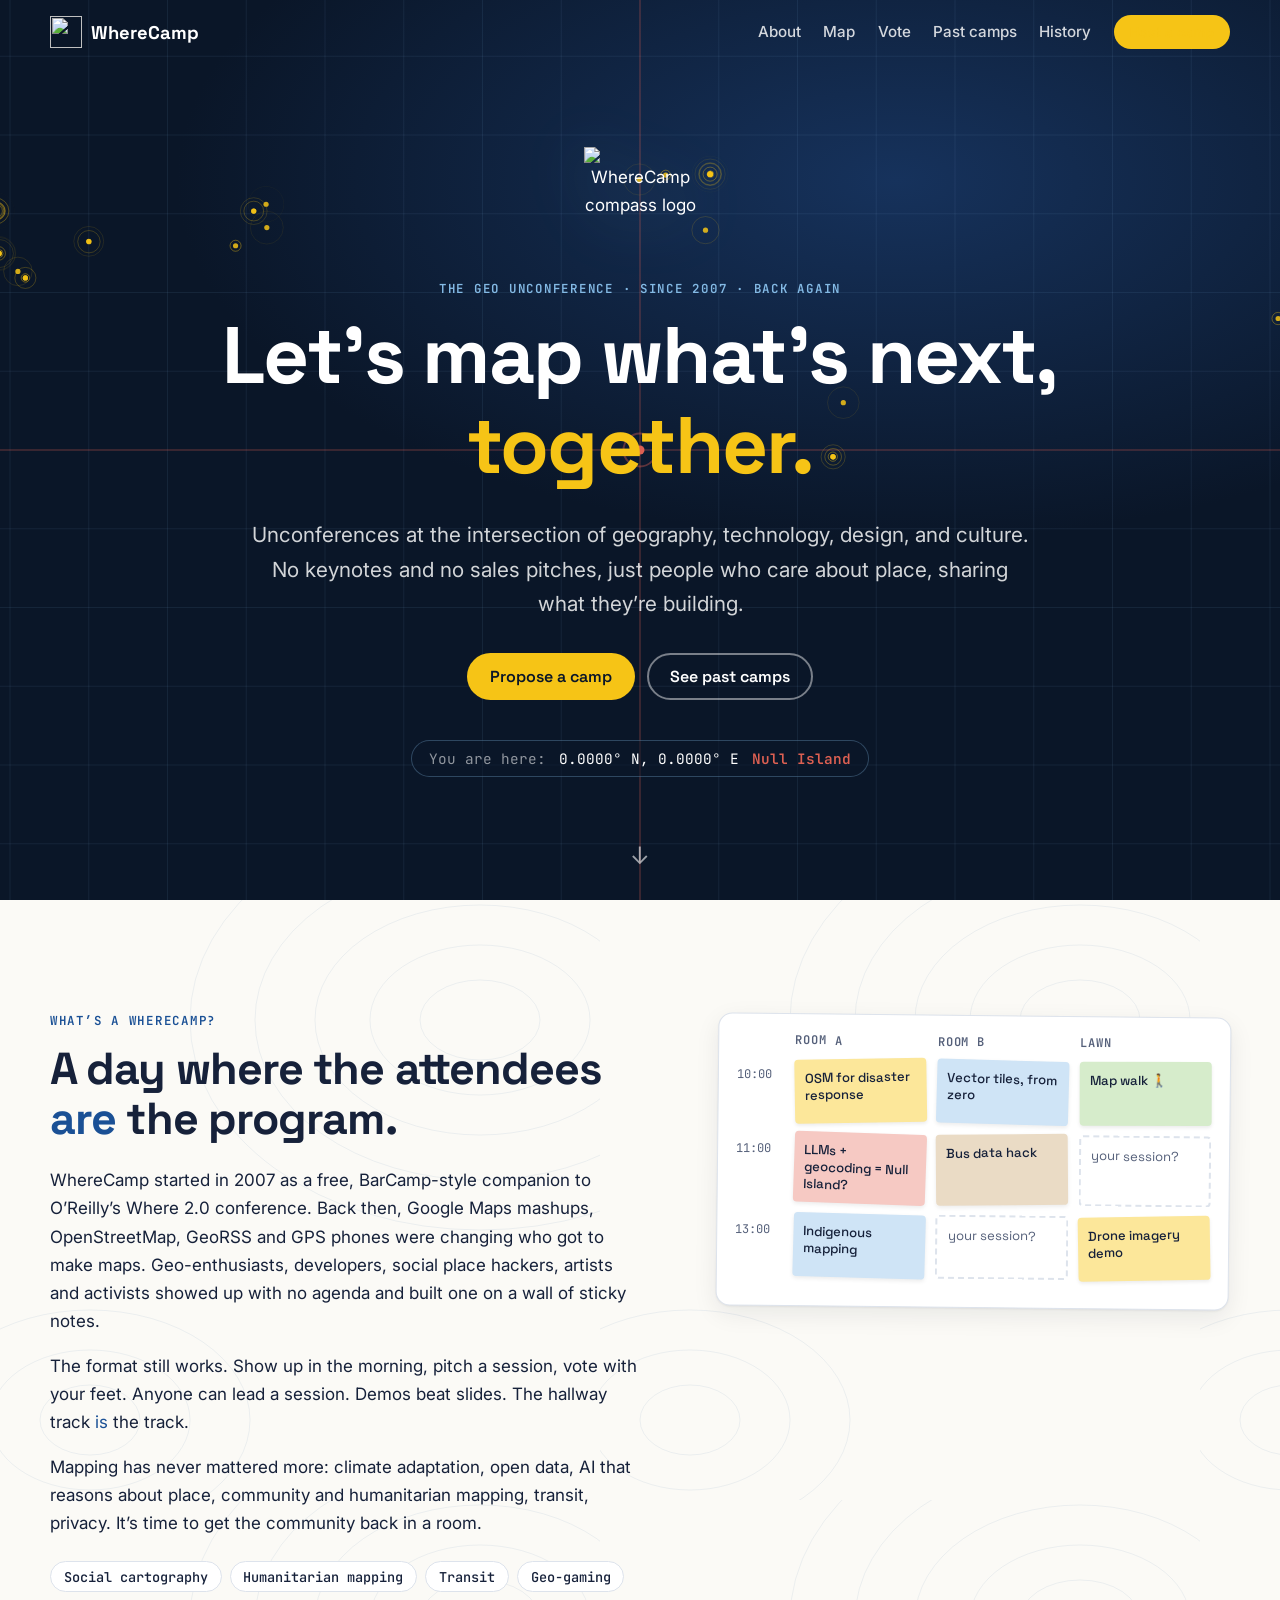
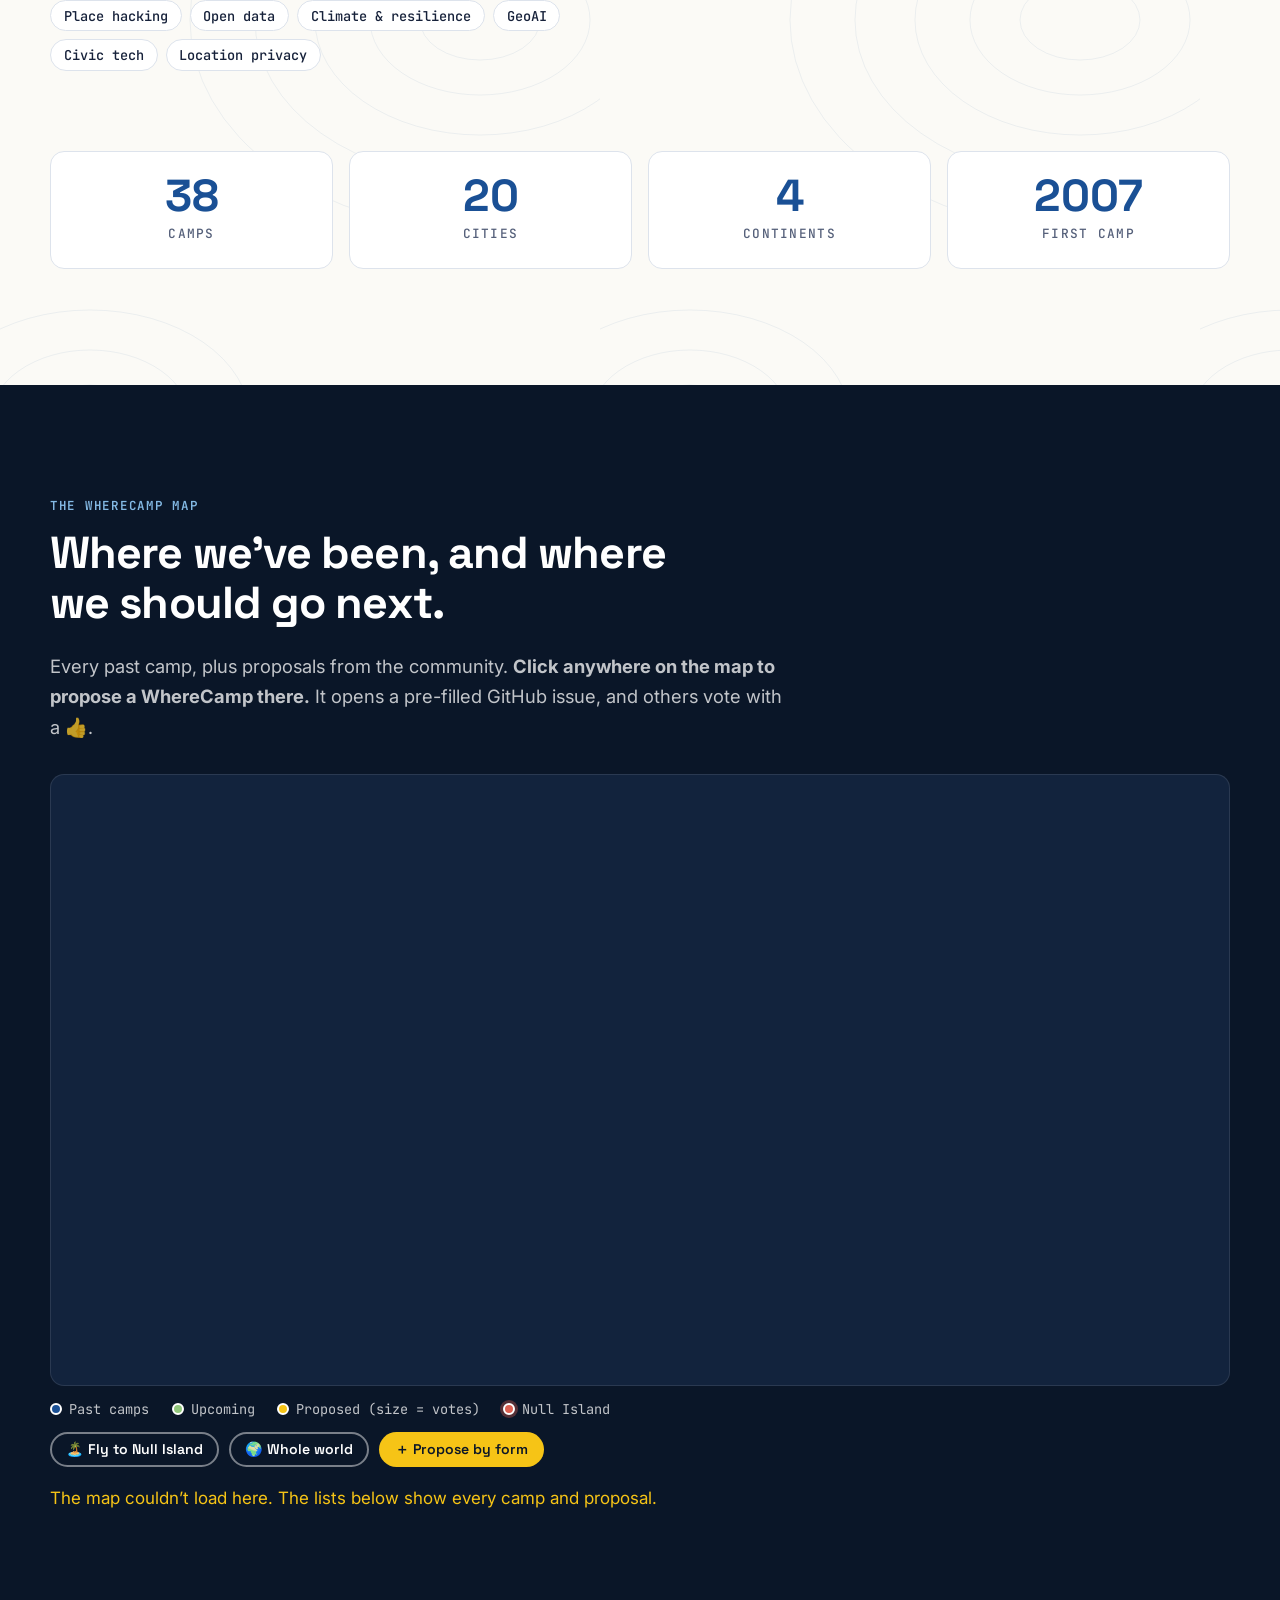
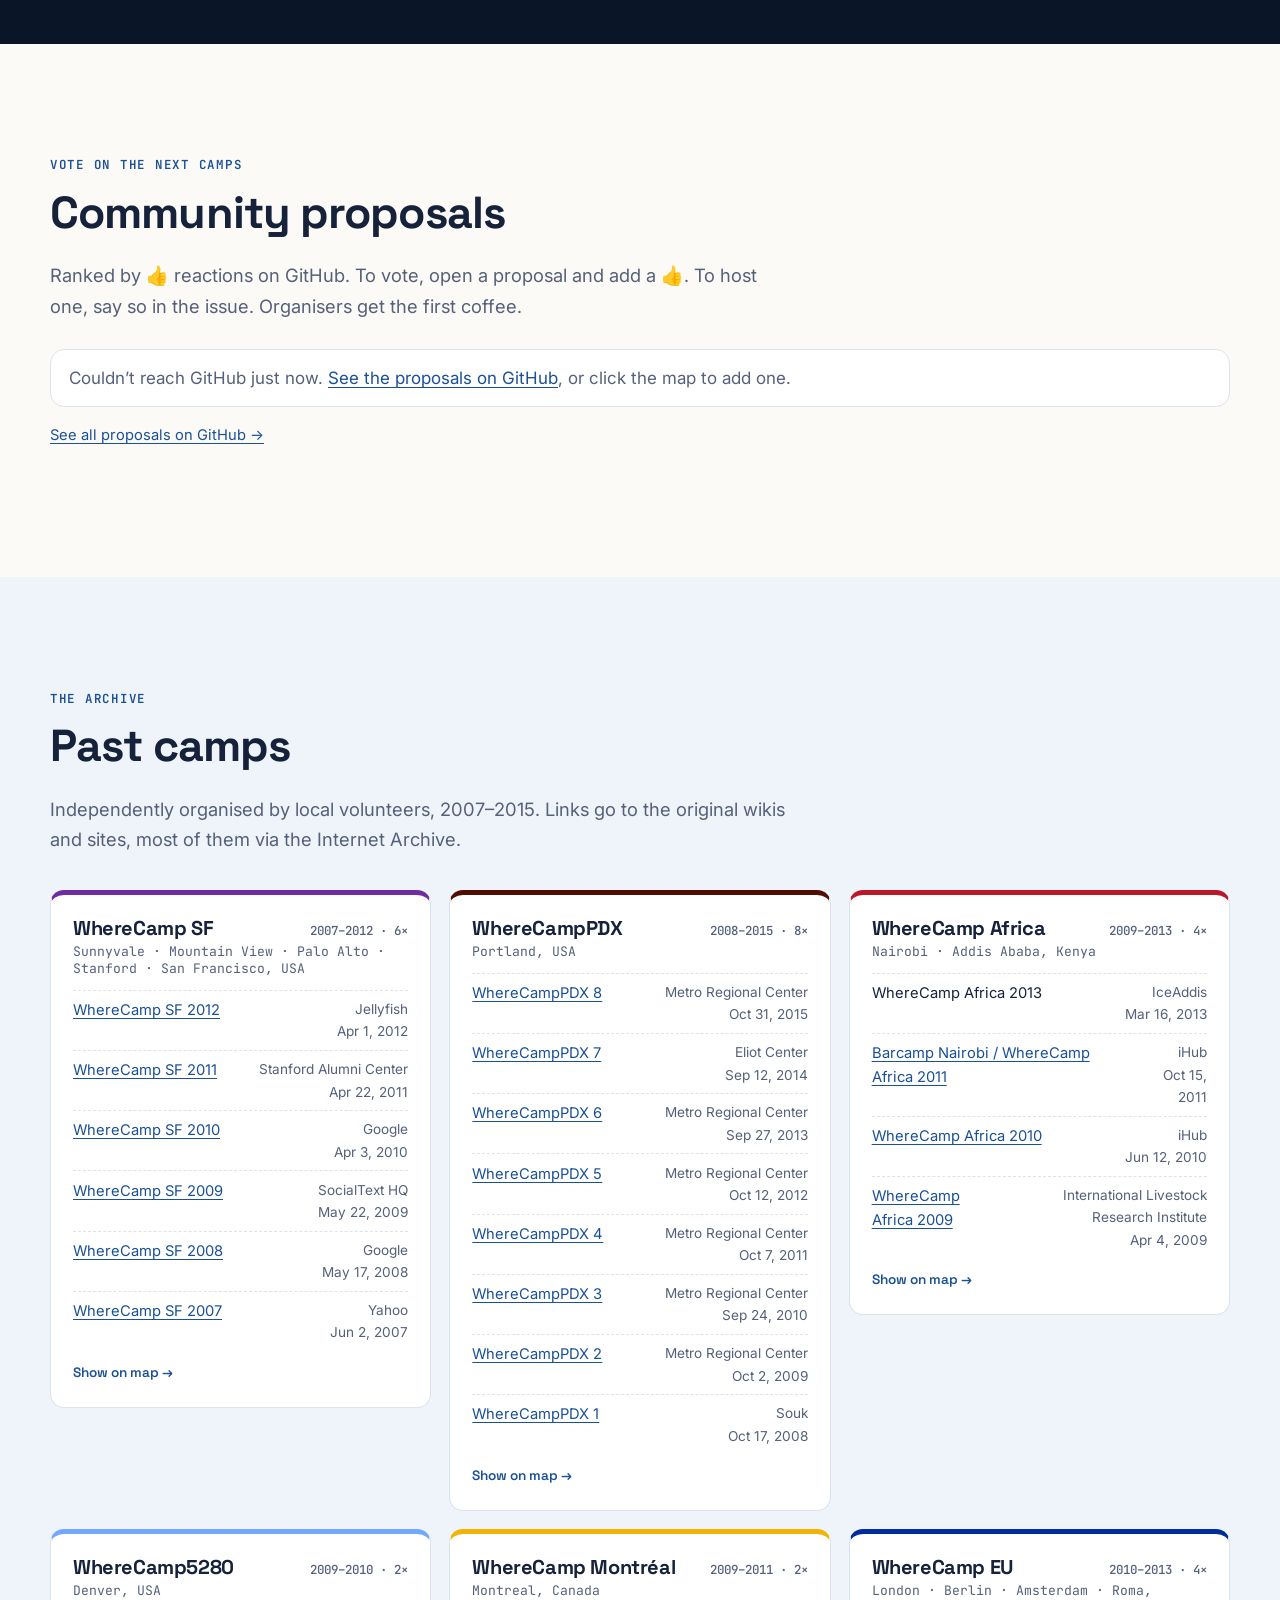
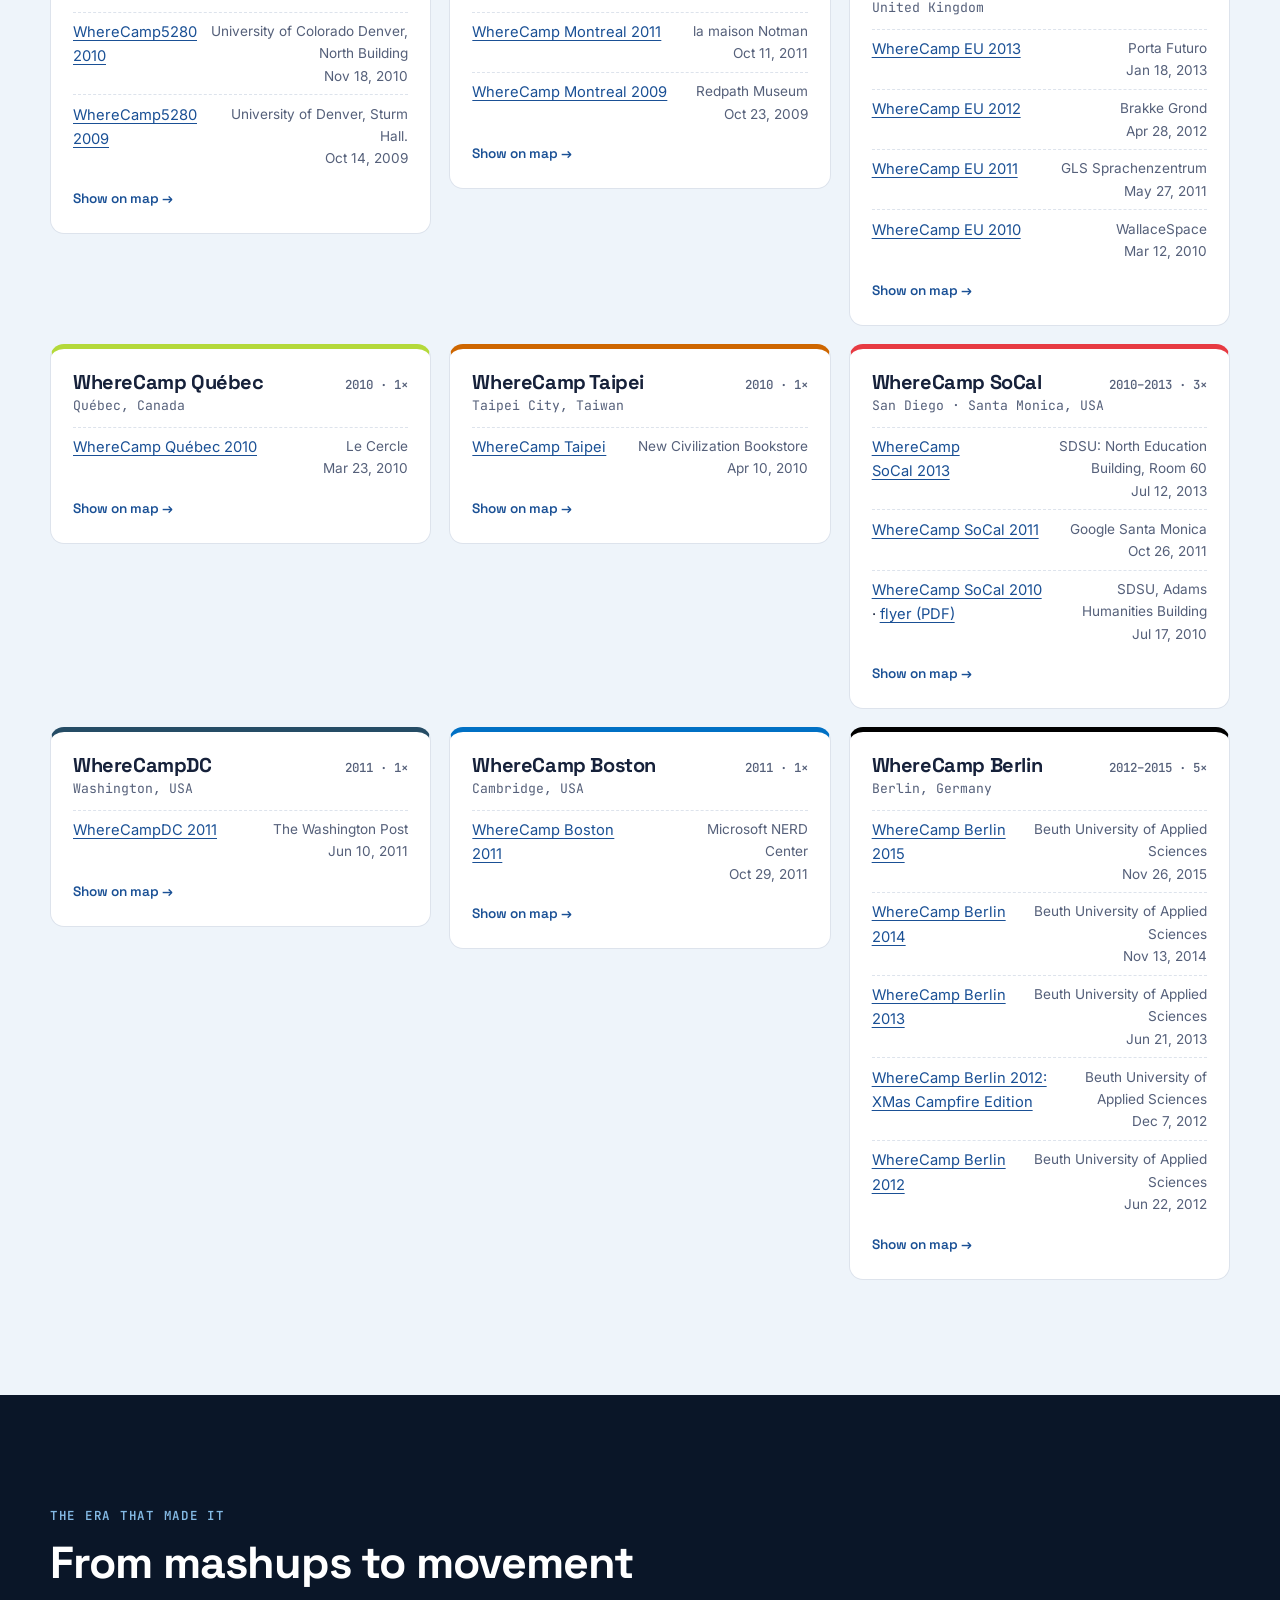
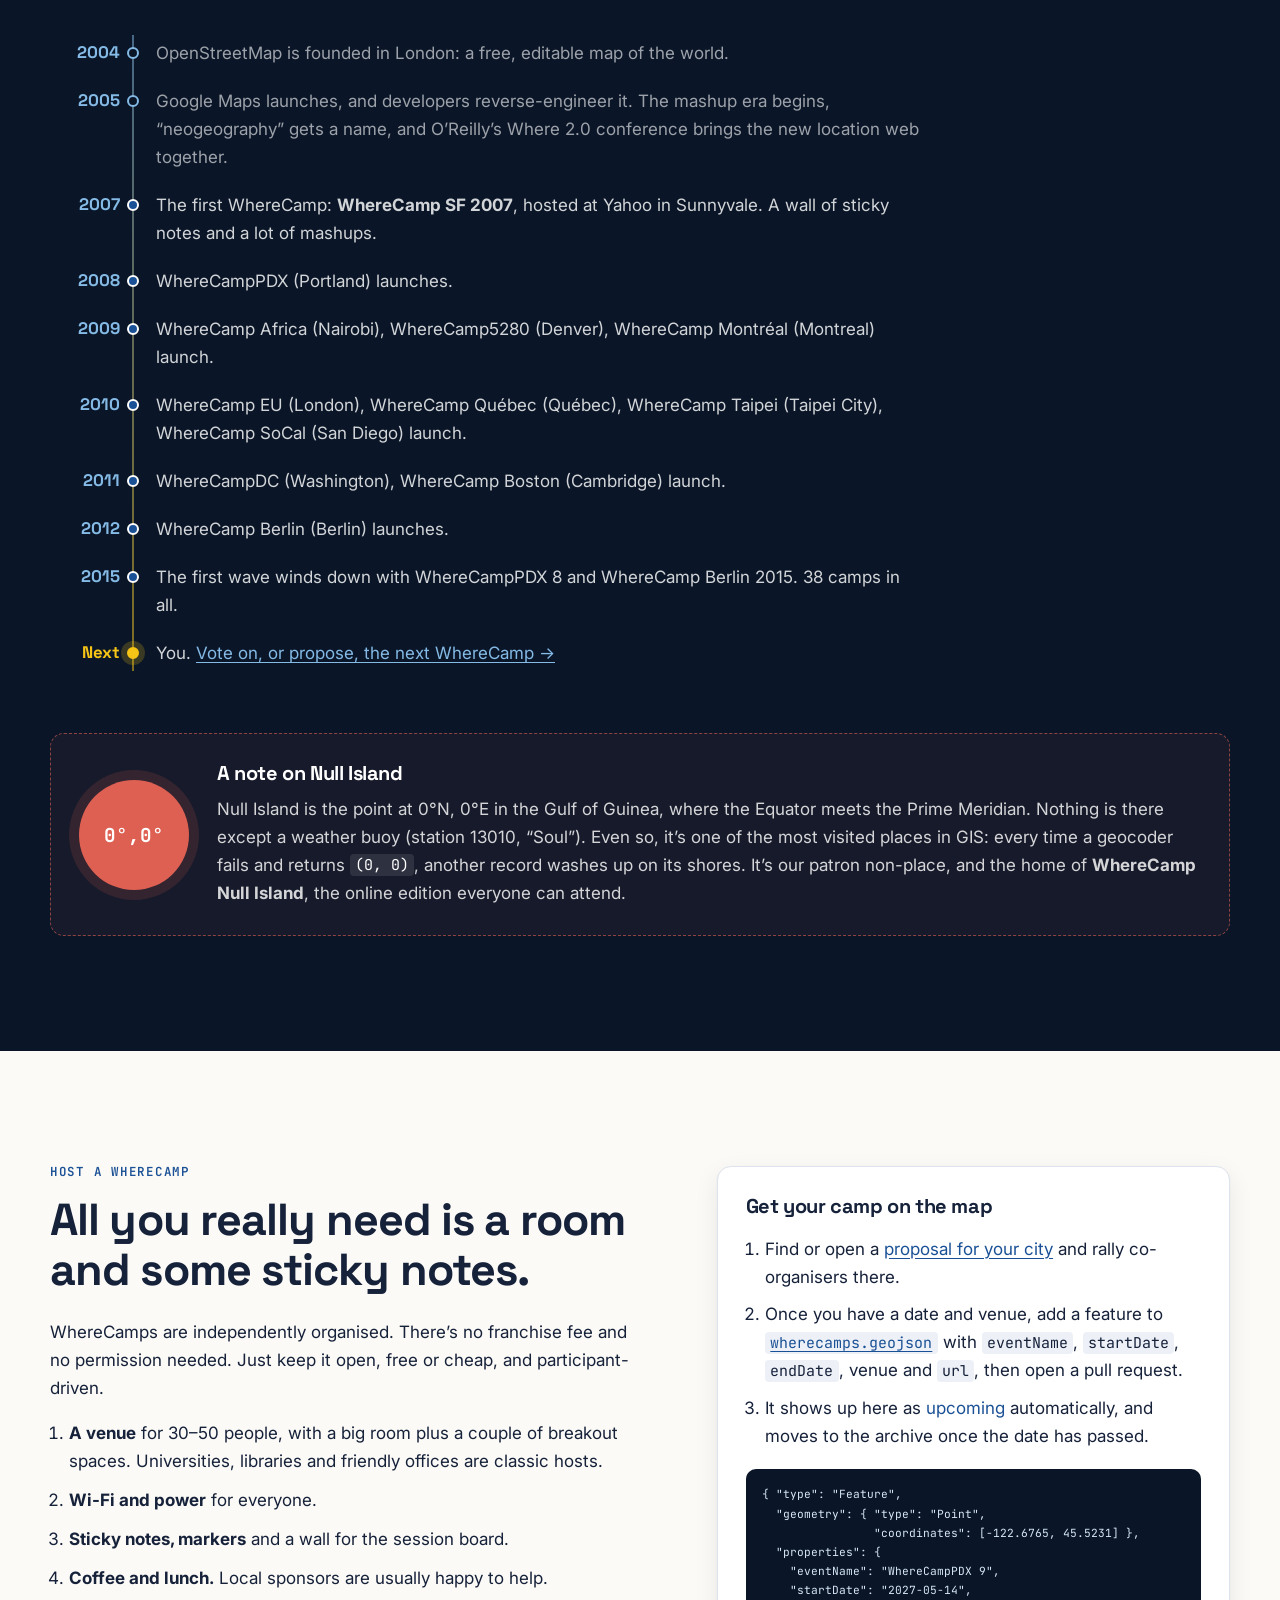
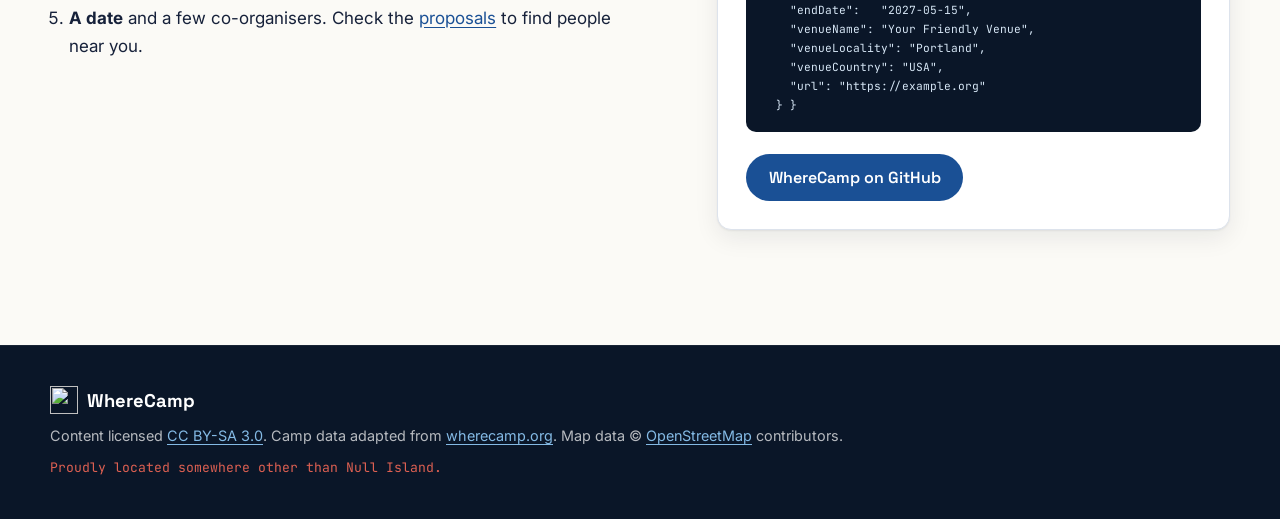
==== index.html @ 972251c6 "Add WhereCamp revival website for GitHub Pages Co-Authored-By: Claude Opus 5.5 <noreply@anthropic.co" ====
<!doctype html>
<html lang="en">
<head>
  <meta charset="utf-8">
  <meta name="viewport" content="width=device-width, initial-scale=1">
  <title>WhereCamp</title>
  <meta name="description" content="WhereCamp: unconferences at the intersection of geography, technology, design, and culture. Since 2007, and back again. Propose and vote on the next camp.">
  <meta name="theme-color" content="#0A1628">
  <meta property="og:title" content="WhereCamp: the geo unconference is back">
  <meta property="og:description" content="38 camps, 20 cities, 4 continents since 2007. Help choose where we map next.">
  <meta property="og:type" content="website">
  <link rel="icon" type="image/svg+xml" href="wherecamplogo.svg">
  <link rel="preconnect" href="https://fonts.googleapis.com">
  <link rel="preconnect" href="https://fonts.gstatic.com" crossorigin>
  <link href="https://fonts.googleapis.com/css2?family=Inter:wght@400;500;600&family=JetBrains+Mono:wght@400;600&family=Space+Grotesk:wght@500;600;700&display=swap" rel="stylesheet">
  <link rel="stylesheet" href="https://unpkg.com/maplibre-gl@4.7.1/dist/maplibre-gl.css">
  <link rel="stylesheet" href="styles.css">
</head>
<body>
  <a class="skip" href="#main">Skip to content</a>

  <header class="nav" id="top-nav">
    <div class="nav__inner">
      <a class="brand" href="#top" aria-label="WhereCamp home">
        <img src="wherecamplogo.svg" alt="" width="32" height="32">
        <span>WhereCamp</span>
      </a>
      <button class="nav__toggle" aria-expanded="false" aria-controls="nav-links">
        <span class="visually-hidden">Menu</span><span aria-hidden="true">☰</span>
      </button>
      <nav id="nav-links" class="nav__links" aria-label="Sections">
        <a href="#about">About</a>
        <a href="#map">Map</a>
        <a href="#proposals">Vote</a>
        <a href="#camps">Past camps</a>
        <a href="#era">History</a>
        <a class="btn btn--small btn--yellow" href="#host">Host a camp</a>
      </nav>
    </div>
  </header>

  <main id="main">
    <!-- HERO -->
    <section class="hero" id="top">
      <canvas class="hero__grid" aria-hidden="true"></canvas>
      <div class="hero__content">
        <img class="hero__logo" src="wherecamplogo.svg" alt="WhereCamp compass logo" width="112" height="112">
        <p class="eyebrow">The geo unconference · since 2007 · back again</p>
        <h1>Let’s map what’s next, <em>together.</em></h1>
        <p class="hero__lede">Unconferences at the intersection of geography, technology, design, and culture. No keynotes and no sales pitches, just people who care about place, sharing what they’re building.</p>
        <div class="hero__ctas">
          <a class="btn btn--yellow" href="#map">Propose a camp</a>
          <a class="btn btn--ghost" href="#camps">See past camps</a>
        </div>
        <p class="coords" aria-live="off">
          <span class="coords__label">You are here:</span>
          <output id="hero-coords">0.0000° N, 0.0000° E</output>
          <span id="hero-place" class="coords__place">Null Island</span>
        </p>
      </div>
      <a class="hero__scroll" href="#about" aria-label="Scroll to About">↓</a>
    </section>

    <!-- ABOUT -->
    <section class="section section--light topo" id="about">
      <div class="wrap two-col">
        <div>
          <p class="eyebrow eyebrow--dark">What’s a WhereCamp?</p>
          <h2>A day where the attendees <em>are</em> the program.</h2>
          <p>WhereCamp started in 2007 as a free, BarCamp-style companion to O’Reilly’s Where 2.0 conference. Back then, Google Maps mashups, OpenStreetMap, GeoRSS and GPS phones were changing who got to make maps. Geo-enthusiasts, developers, social place hackers, artists and activists showed up with no agenda and built one on a wall of sticky notes.</p>
          <p>The format still works. Show up in the morning, pitch a session, vote with your feet. Anyone can lead a session. Demos beat slides. The hallway track <em>is</em> the track.</p>
          <p>Mapping has never mattered more: climate adaptation, open data, AI that reasons about place, community and humanitarian mapping, transit, privacy. It’s time to get the community back in a room.</p>
          <ul class="topics" aria-label="Typical topics">
            <li>Social cartography</li><li>Humanitarian mapping</li><li>Transit</li><li>Geo-gaming</li>
            <li>Place hacking</li><li>Open data</li><li>Climate &amp; resilience</li><li>GeoAI</li>
            <li>Civic tech</li><li>Location privacy</li>
          </ul>
        </div>
        <div class="board" aria-label="Example session board">
          <div class="board__head"><span>Room A</span><span>Room B</span><span>Lawn</span></div>
          <div class="board__row"><span class="t">10:00</span>
            <div class="note n1">OSM for disaster response</div><div class="note n2">Vector tiles, from zero</div><div class="note n3">Map walk 🚶</div></div>
          <div class="board__row"><span class="t">11:00</span>
            <div class="note n4">LLMs + geocoding = Null Island?</div><div class="note n5">Bus data hack</div><div class="note empty">your session?</div></div>
          <div class="board__row"><span class="t">13:00</span>
            <div class="note n2">Indigenous mapping</div><div class="note empty">your session?</div><div class="note n1">Drone imagery demo</div></div>
        </div>
      </div>
      <div class="wrap stats" id="stats" aria-label="WhereCamp by the numbers">
        <div><strong data-stat="camps">38</strong><span>camps</span></div>
        <div><strong data-stat="cities">20</strong><span>cities</span></div>
        <div><strong data-stat="continents">4</strong><span>continents</span></div>
        <div><strong data-stat="since">2007</strong><span>first camp</span></div>
      </div>
    </section>

    <!-- MAP -->
    <section class="section section--dark" id="map">
      <div class="wrap">
        <p class="eyebrow">The WhereCamp map</p>
        <h2>Where we’ve been, and where we should go next.</h2>
        <p class="lede">Every past camp, plus proposals from the community. <strong>Click anywhere on the map to propose a WhereCamp there.</strong> It opens a pre-filled GitHub issue, and others vote with a 👍.</p>
      </div>
      <div class="map-shell wrap">
        <div id="map-canvas" role="region" aria-label="Interactive map of WhereCamp locations"></div>
        <div class="map-legend" aria-label="Map legend">
          <span><i class="dot dot--past"></i>Past camps</span>
          <span><i class="dot dot--upcoming"></i>Upcoming</span>
          <span><i class="dot dot--proposed"></i>Proposed (size = votes)</span>
          <span><i class="dot dot--null"></i>Null Island</span>
        </div>
        <div class="map-actions">
          <button class="btn btn--small btn--ghost" id="fly-null" type="button">🏝️ Fly to Null Island</button>
          <button class="btn btn--small btn--ghost" id="fly-world" type="button">🌍 Whole world</button>
          <a class="btn btn--small btn--yellow" id="propose-link" href="https://github.com/wherecamp/wherecamp/issues/new?template=propose-location.yml" target="_blank" rel="noopener">＋ Propose by form</a>
        </div>
        <p class="map-fallback" id="map-fallback" hidden>The map couldn’t load here. The lists below show every camp and proposal.</p>
      </div>
    </section>

    <!-- PROPOSALS -->
    <section class="section section--light" id="proposals">
      <div class="wrap">
        <p class="eyebrow eyebrow--dark">Vote on the next camps</p>
        <h2>Community proposals</h2>
        <p class="lede">Ranked by 👍 reactions on GitHub. To vote, open a proposal and add a 👍. To host one, say so in the issue. Organisers get the first coffee.</p>
        <div id="upcoming-block" hidden>
          <h3>Upcoming camps</h3>
          <ul class="cards" id="upcoming-list"></ul>
        </div>
        <ol class="leaderboard" id="proposal-list" aria-live="polite">
          <li class="leaderboard__empty">Loading proposals…</li>
        </ol>
        <p class="small"><a href="https://github.com/wherecamp/wherecamp/issues?q=is%3Aissue+is%3Aopen+label%3Aproposed-location+sort%3Areactions-%2B1-desc" target="_blank" rel="noopener">See all proposals on GitHub →</a></p>
      </div>
    </section>

    <!-- PAST CAMPS -->
    <section class="section section--tint" id="camps">
      <div class="wrap">
        <p class="eyebrow eyebrow--dark">The archive</p>
        <h2>Past camps</h2>
        <p class="lede">Independently organised by local volunteers, 2007–2015. Links go to the original wikis and sites, most of them via the Internet Archive.</p>
        <div class="series-grid" id="series-grid">
          <noscript><p>Turn on JavaScript to see the camp archive, or browse <a href="wherecamps.geojson">wherecamps.geojson</a> directly.</p></noscript>
        </div>
      </div>
    </section>

    <!-- ERA / TIMELINE -->
    <section class="section section--dark" id="era">
      <div class="wrap">
        <p class="eyebrow">The era that made it</p>
        <h2>From mashups to movement</h2>
        <ol class="timeline" id="timeline">
          <li class="ctx"><b>2004</b><span>OpenStreetMap is founded in London: a free, editable map of the world.</span></li>
          <li class="ctx"><b>2005</b><span>Google Maps launches, and developers reverse-engineer it. The mashup era begins, “neogeography” gets a name, and O’Reilly’s Where 2.0 conference brings the new location web together.</span></li>
        </ol>
        <aside class="null-callout">
          <div class="null-callout__badge" aria-hidden="true">0°,0°</div>
          <div>
            <h3>A note on Null Island</h3>
            <p>Null Island is the point at 0°N, 0°E in the Gulf of Guinea, where the Equator meets the Prime Meridian. Nothing is there except a weather buoy (station 13010, “Soul”). Even so, it’s one of the most visited places in GIS: every time a geocoder fails and returns <code>(0, 0)</code>, another record washes up on its shores. It’s our patron non-place, and the home of <strong>WhereCamp Null Island</strong>, the online edition everyone can attend.</p>
          </div>
        </aside>
      </div>
    </section>

    <!-- HOST -->
    <section class="section section--light" id="host">
      <div class="wrap two-col">
        <div>
          <p class="eyebrow eyebrow--dark">Host a WhereCamp</p>
          <h2>All you really need is a room and some sticky notes.</h2>
          <p>WhereCamps are independently organised. There’s no franchise fee and no permission needed. Just keep it open, free or cheap, and participant-driven.</p>
          <ol class="checklist">
            <li><b>A venue</b> for 30–50 people, with a big room plus a couple of breakout spaces. Universities, libraries and friendly offices are classic hosts.</li>
            <li><b>Wi-Fi and power</b> for everyone.</li>
            <li><b>Sticky notes, markers</b> and a wall for the session board.</li>
            <li><b>Coffee and lunch.</b> Local sponsors are usually happy to help.</li>
            <li><b>A date</b> and a few co-organisers. Check the <a href="#proposals">proposals</a> to find people near you.</li>
          </ol>
        </div>
        <div class="steps">
          <h3>Get your camp on the map</h3>
          <ol>
            <li>Find or open a <a href="https://github.com/wherecamp/wherecamp/issues/new?template=propose-location.yml" target="_blank" rel="noopener">proposal for your city</a> and rally co-organisers there.</li>
            <li>Once you have a date and venue, add a feature to <a href="https://github.com/wherecamp/wherecamp/blob/master/wherecamps.geojson" target="_blank" rel="noopener"><code>wherecamps.geojson</code></a> with <code>eventName</code>, <code>startDate</code>, <code>endDate</code>, venue and <code>url</code>, then open a pull request.</li>
            <li>It shows up here as <em>upcoming</em> automatically, and moves to the archive once the date has passed.</li>
          </ol>
          <pre class="snippet" aria-label="Example GeoJSON feature"><code>{ "type": "Feature",
  "geometry": { "type": "Point",
                "coordinates": [-122.6765, 45.5231] },
  "properties": {
    "eventName": "WhereCampPDX 9",
    "startDate": "2027-05-14",
    "endDate":   "2027-05-15",
    "venueName": "Your Friendly Venue",
    "venueLocality": "Portland",
    "venueCountry": "USA",
    "url": "https://example.org"
  } }</code></pre>
          <a class="btn" href="https://github.com/wherecamp/wherecamp" target="_blank" rel="noopener">WhereCamp on GitHub</a>
        </div>
      </div>
    </section>
  </main>

  <footer class="footer">
    <div class="wrap footer__inner">
      <div class="brand"><img src="wherecamplogo.svg" alt="" width="28" height="28"><span>WhereCamp</span></div>
      <p>Content licensed <a href="https://creativecommons.org/licenses/by-sa/3.0/" rel="license noopener" target="_blank">CC BY-SA 3.0</a>. Camp data adapted from <a href="https://github.com/reidab/wherecamp.org" target="_blank" rel="noopener">wherecamp.org</a>. Map data © <a href="https://www.openstreetmap.org/copyright" target="_blank" rel="noopener">OpenStreetMap</a> contributors.</p>
      <p class="footer__joke">Proudly located somewhere other than Null Island.</p>
    </div>
  </footer>

  <script src="https://unpkg.com/maplibre-gl@4.7.1/dist/maplibre-gl.js"></script>
  <script src="script.js"></script>
</body>
</html>
---- styles.css ----
/* WhereCamp: design tokens drawn from the logo palette */
:root {
  --navy: #1A5095;
  --sky: #84BAE5;
  --yellow: #F6C416;
  --coral: #DD6052;
  --green: #91C77C;
  --tan: #A17F4F;
  --deep: #0A1628;
  --deep-2: #12233D;
  --ink: #16213A;
  --muted: #55607A;
  --paper: #FBFAF6;
  --tint: #EEF4FA;
  --line: #DDE3EC;

  --font-head: "Space Grotesk", system-ui, sans-serif;
  --font-body: "Inter", system-ui, sans-serif;
  --font-mono: "JetBrains Mono", ui-monospace, "SFMono-Regular", Menlo, monospace;

  --radius: 14px;
  --nav-h: 64px;
  --wrap: 1180px;
  --shadow: 0 1px 2px rgb(10 22 40 / .06), 0 8px 24px rgb(10 22 40 / .08);
}

*, *::before, *::after { box-sizing: border-box; }
html { scroll-behavior: smooth; scroll-padding-top: var(--nav-h); }
body {
  margin: 0;
  font: 400 1.0625rem/1.65 var(--font-body);
  color: var(--ink);
  background: var(--paper);
  -webkit-font-smoothing: antialiased;
}
img { max-width: 100%; display: block; }
a { color: var(--navy); text-underline-offset: 3px; }
a:hover { color: var(--coral); }
code { font-family: var(--font-mono); font-size: .88em; background: rgb(26 80 149 / .08); padding: .1em .35em; border-radius: 4px; }
h1, h2, h3 { font-family: var(--font-head); line-height: 1.12; letter-spacing: -.02em; margin: 0 0 .5em; }
h2 { font-size: clamp(1.9rem, 3.6vw, 2.8rem); max-width: 22ch; }
h3 { font-size: 1.25rem; }
em { font-style: normal; color: var(--navy); }
:focus-visible { outline: 3px solid var(--yellow); outline-offset: 2px; border-radius: 4px; }

.wrap { width: min(var(--wrap), 100% - 32px); margin-inline: auto; }
.visually-hidden { position: absolute !important; width: 1px; height: 1px; overflow: hidden; clip: rect(0 0 0 0); white-space: nowrap; }
.skip { position: absolute; left: -999px; top: 8px; z-index: 100; background: var(--yellow); color: var(--deep); padding: 8px 14px; border-radius: 8px; }
.skip:focus { left: 8px; }
.small { font-size: .92rem; }
.lede { font-size: 1.15rem; color: var(--muted); max-width: 62ch; }

.eyebrow {
  font: 600 .78rem/1 var(--font-mono);
  text-transform: uppercase; letter-spacing: .14em;
  color: var(--sky); margin: 0 0 1rem;
}
.eyebrow--dark { color: var(--navy); }

/* Buttons */
.btn {
  display: inline-flex; align-items: center; gap: .4em;
  font: 600 1rem/1 var(--font-head);
  padding: .85em 1.3em; border-radius: 999px;
  background: var(--navy); color: #fff; text-decoration: none;
  border: 2px solid transparent; cursor: pointer;
  transition: transform .15s ease, background .15s ease, color .15s ease;
}
.btn:hover { transform: translateY(-1px); color: #fff; background: #154379; }
.btn--yellow { background: var(--yellow); color: var(--deep); }
.btn--yellow:hover { background: #ffd43a; color: var(--deep); }
.btn--ghost { background: transparent; color: #fff; border-color: rgb(255 255 255 / .45); }
.btn--ghost:hover { background: rgb(255 255 255 / .1); border-color: #fff; }
.btn--small { font-size: .88rem; padding: .6em 1em; }

/* Nav */
.nav {
  position: fixed; inset: 0 0 auto; z-index: 50; height: var(--nav-h);
  transition: background .25s ease, box-shadow .25s ease;
}
.nav.scrolled { background: rgb(10 22 40 / .92); backdrop-filter: blur(10px); box-shadow: 0 1px 0 rgb(255 255 255 / .06); }
.nav__inner { height: 100%; display: flex; align-items: center; justify-content: space-between; width: min(var(--wrap), 100% - 32px); margin-inline: auto; }
.brand { display: inline-flex; align-items: center; gap: .55rem; color: #fff; text-decoration: none; font: 700 1.15rem var(--font-head); }
.brand:hover { color: #fff; }
.nav__links { display: flex; align-items: center; gap: 1.4rem; }
.nav__links a:not(.btn) { color: rgb(255 255 255 / .82); text-decoration: none; font-weight: 500; font-size: .95rem; }
.nav__links a:not(.btn):hover, .nav__links a.active { color: var(--yellow); }
.nav__toggle { display: none; background: none; border: 0; color: #fff; font-size: 1.5rem; cursor: pointer; padding: 8px; }

@media (max-width: 820px) {
  .nav__toggle { display: block; }
  .nav__links {
    position: absolute; top: var(--nav-h); left: 0; right: 0;
    flex-direction: column; align-items: stretch; gap: 0;
    background: var(--deep); padding: 8px 16px 16px;
    display: none;
  }
  .nav__links.open { display: flex; }
  .nav__links a:not(.btn) { padding: 12px 4px; border-bottom: 1px solid rgb(255 255 255 / .08); }
  .nav__links .btn { margin-top: 12px; justify-content: center; }
  .nav { background: rgb(10 22 40 / .92); }
}

/* Hero */
.hero {
  position: relative; min-height: 100svh;
  display: grid; place-items: center;
  background: radial-gradient(1200px 600px at 70% 20%, #16325c 0%, var(--deep) 60%);
  color: #fff; overflow: hidden; text-align: center;
  padding: calc(var(--nav-h) + 40px) 16px 80px;
}
.hero__grid { position: absolute; inset: 0; width: 100%; height: 100%; }
.hero__content { position: relative; max-width: 860px; }
.hero__logo { margin: 0 auto 1.5rem; filter: drop-shadow(0 8px 30px rgb(132 186 229 / .35)); }
.hero h1 { font-size: clamp(2.5rem, 7vw, 5rem); margin-bottom: .35em; }
.hero h1 em { color: var(--yellow); }
.hero__lede { font-size: clamp(1.05rem, 2vw, 1.3rem); color: rgb(255 255 255 / .82); max-width: 60ch; margin: 0 auto 2rem; }
.hero__ctas { display: flex; flex-wrap: wrap; gap: .8rem; justify-content: center; }
.coords {
  margin: 2.5rem auto 0; display: inline-flex; flex-wrap: wrap; gap: .5rem .8rem; justify-content: center; align-items: center;
  font: 400 .9rem var(--font-mono); color: var(--sky);
  border: 1px solid rgb(132 186 229 / .3); border-radius: 999px; padding: .5rem 1.1rem;
  background: rgb(10 22 40 / .5);
}
.coords__label { color: rgb(255 255 255 / .55); }
.coords output { color: #fff; min-width: 20ch; }
.coords__place { color: var(--coral); font-weight: 600; }
.coords__place.away { color: var(--green); }
.hero__scroll { position: absolute; bottom: 24px; left: 50%; translate: -50% 0; color: rgb(255 255 255 / .6); text-decoration: none; font-size: 1.5rem; animation: bob 2s ease-in-out infinite; }
@keyframes bob { 50% { transform: translateY(6px); } }

/* Sections */
.section { padding: clamp(64px, 9vw, 120px) 0; position: relative; }
.section--light { background: var(--paper); }
.section--tint { background: var(--tint); }
.section--dark { background: var(--deep); color: #fff; }
.section--dark h2, .section--dark h3 { color: #fff; }
.section--dark em { color: var(--yellow); }
.section--dark .lede { color: rgb(255 255 255 / .75); }
.section--dark a:not(.btn) { color: var(--sky); }
.section--dark a:not(.btn):hover { color: var(--yellow); }
.topo { background-image: url("data:image/svg+xml,%3Csvg xmlns='http://www.w3.org/2000/svg' width='600' height='600' viewBox='0 0 600 600' fill='none' stroke='%231A5095' stroke-opacity='.07'%3E%3Cellipse cx='480' cy='120' rx='60' ry='40'/%3E%3Cellipse cx='480' cy='120' rx='110' ry='75'/%3E%3Cellipse cx='480' cy='120' rx='165' ry='115'/%3E%3Cellipse cx='480' cy='120' rx='225' ry='160'/%3E%3Cellipse cx='480' cy='120' rx='290' ry='210'/%3E%3Cellipse cx='90' cy='520' rx='50' ry='35'/%3E%3Cellipse cx='90' cy='520' rx='100' ry='70'/%3E%3Cellipse cx='90' cy='520' rx='160' ry='110'/%3E%3C/svg%3E"); background-repeat: repeat; }

.two-col { display: grid; grid-template-columns: 1.15fr 1fr; gap: clamp(32px, 6vw, 80px); align-items: start; }
.two-col > * { min-width: 0; }
@media (max-width: 900px) { .two-col { grid-template-columns: 1fr; } }

.topics { list-style: none; padding: 0; margin: 1.5rem 0 0; display: flex; flex-wrap: wrap; gap: .5rem; }
.topics li { font: 500 .85rem var(--font-mono); padding: .35rem .8rem; border-radius: 999px; background: #fff; border: 1px solid var(--line); }

/* Session board */
.board { background: #fff; border-radius: var(--radius); box-shadow: var(--shadow); padding: 18px; border: 1px solid var(--line); transform: rotate(.6deg); }
.board__head, .board__row { display: grid; grid-template-columns: 48px repeat(3, 1fr); gap: 10px; }
.board__head { font: 600 .75rem var(--font-mono); text-transform: uppercase; letter-spacing: .08em; color: var(--muted); margin-bottom: 10px; }
.board__head span:first-child { grid-column: 2; }
.board__row { margin-bottom: 10px; align-items: stretch; }
.board__row .t { font: 400 .75rem var(--font-mono); color: var(--muted); padding-top: 8px; }
.note { font: 500 .82rem/1.3 var(--font-head); padding: 10px; border-radius: 4px; min-height: 64px; box-shadow: 0 2px 4px rgb(0 0 0 / .08); }
.n1 { background: #FCE79A; transform: rotate(-1.5deg); }
.n2 { background: #CFE4F6; transform: rotate(1deg); }
.n3 { background: #D6ECCB; transform: rotate(-.5deg); }
.n4 { background: #F6C9C3; transform: rotate(1.4deg); }
.n5 { background: #EADBC5; transform: rotate(-1deg); }
.note.empty { background: transparent; border: 2px dashed var(--line); color: var(--muted); box-shadow: none; font-weight: 400; }

.stats { display: grid; grid-template-columns: repeat(4, 1fr); gap: 16px; margin-top: clamp(48px, 7vw, 80px); }
.stats div { background: #fff; border: 1px solid var(--line); border-radius: var(--radius); padding: 22px; text-align: center; }
.stats strong { display: block; font: 700 clamp(2rem, 4vw, 2.8rem)/1 var(--font-head); color: var(--navy); }
.stats span { font: 500 .8rem var(--font-mono); text-transform: uppercase; letter-spacing: .1em; color: var(--muted); }
@media (max-width: 640px) { .stats { grid-template-columns: repeat(2, 1fr); } }

/* Map */
.map-shell { margin-top: 32px; }
#map-canvas {
  height: min(68vh, 620px); min-height: 380px; border-radius: var(--radius); overflow: hidden;
  background: var(--deep-2); border: 1px solid rgb(255 255 255 / .1);
  cursor: crosshair;
}
#map-canvas .maplibregl-canvas-container.maplibregl-interactive { cursor: crosshair; }
.map-legend { display: flex; flex-wrap: wrap; gap: .6rem 1.4rem; margin-top: 14px; font: 400 .85rem var(--font-mono); color: rgb(255 255 255 / .75); }
.map-legend span { display: inline-flex; align-items: center; gap: .45rem; }
.dot { width: 12px; height: 12px; border-radius: 50%; display: inline-block; border: 2px solid #fff; }
.dot--past { background: var(--navy); }
.dot--upcoming { background: var(--green); }
.dot--proposed { background: var(--yellow); }
.dot--null { background: var(--coral); box-shadow: 0 0 0 3px rgb(221 96 82 / .35); }
.map-actions { display: flex; flex-wrap: wrap; gap: .6rem; margin-top: 14px; }
.map-fallback { color: var(--yellow); }

/* Null Island DOM marker */
.null-marker { width: 22px; height: 22px; position: relative; cursor: pointer; border: 0; padding: 0; background: none; }
.null-marker::before, .null-marker::after { content: ""; position: absolute; inset: 0; border-radius: 50%; }
.null-marker::before { background: var(--coral); border: 3px solid #fff; box-shadow: 0 2px 8px rgb(0 0 0 / .35); }
.null-marker::after { border: 2px solid var(--coral); animation: ping 2s ease-out infinite; }
@keyframes ping { from { transform: scale(1); opacity: .9; } to { transform: scale(3.2); opacity: 0; } }

/* Popups */
.maplibregl-popup-content { font: 400 .92rem/1.5 var(--font-body); color: var(--ink); border-radius: 12px; padding: 16px 18px 14px; box-shadow: var(--shadow); max-width: 320px; }
.maplibregl-popup-content h4 { font: 700 1.05rem/1.2 var(--font-head); margin: 0 0 .35rem; }
.maplibregl-popup-content p { margin: .3rem 0; }
.maplibregl-popup-content ul { margin: .4rem 0 0; padding: 0; list-style: none; max-height: 200px; overflow: auto; }
.maplibregl-popup-content li { padding: .3rem 0; border-top: 1px solid var(--line); font-size: .86rem; }
.maplibregl-popup-content .meta { font: 400 .78rem var(--font-mono); color: var(--muted); }
.maplibregl-popup-content .pbtn { display: inline-block; margin-top: .6rem; background: var(--yellow); color: var(--deep); font: 600 .88rem var(--font-head); padding: .5em .9em; border-radius: 999px; text-decoration: none; }
.maplibregl-popup-content .pbtn:hover { background: #ffd43a; color: var(--deep); }
.maplibregl-popup-close-button { font-size: 1.2rem; padding: 2px 8px; }

/* Proposals */
.leaderboard { list-style: none; padding: 0; margin: 28px 0 16px; display: grid; gap: 10px; counter-reset: rank; }
.leaderboard li { display: grid; grid-template-columns: 44px 1fr auto; gap: 14px; align-items: center; background: #fff; border: 1px solid var(--line); border-radius: var(--radius); padding: 14px 18px; counter-increment: rank; }
.leaderboard li::before { content: counter(rank); font: 700 1.3rem var(--font-head); color: var(--navy); text-align: center; }
.leaderboard li.leaderboard__empty { display: block; color: var(--muted); }
.leaderboard li.leaderboard__empty::before { content: none; }
.leaderboard .title { font: 600 1.05rem var(--font-head); }
.leaderboard .title a { color: var(--ink); text-decoration: none; }
.leaderboard .title a:hover { color: var(--navy); text-decoration: underline; }
.leaderboard .sub { font: 400 .8rem var(--font-mono); color: var(--muted); }
.leaderboard .sub .washed { color: var(--coral); }
.votes { font: 700 1rem var(--font-head); background: rgb(246 196 22 / .2); color: #7a5d00; border-radius: 999px; padding: .35em .8em; white-space: nowrap; text-decoration: none; }
a.votes:hover { background: var(--yellow); color: var(--deep); }

/* Cards */
.cards { list-style: none; padding: 0; display: grid; grid-template-columns: repeat(auto-fill, minmax(260px, 1fr)); gap: 14px; }
.series-grid { display: grid; grid-template-columns: repeat(auto-fill, minmax(300px, 1fr)); gap: 18px; margin-top: 36px; align-items: start; }
.series {
  background: #fff; border-radius: var(--radius); padding: 22px; border: 1px solid var(--line);
  border-top: 5px solid var(--accent, var(--navy));
  transition: transform .18s ease, box-shadow .18s ease;
}
.series:hover { transform: translateY(-3px); box-shadow: var(--shadow); }
.series h3 { display: flex; align-items: baseline; justify-content: space-between; gap: .5rem; margin-bottom: .2rem; }
.series h3 small { font: 500 .78rem var(--font-mono); color: var(--muted); letter-spacing: 0; white-space: nowrap; }
.series .where { font: 400 .82rem var(--font-mono); color: var(--muted); margin: 0 0 .8rem; }
.series ul { list-style: none; padding: 0; margin: 0; }
.series li { display: flex; justify-content: space-between; gap: .8rem; padding: .45rem 0; border-top: 1px dashed var(--line); font-size: .92rem; }
.series li span { color: var(--muted); font-size: .85rem; text-align: right; }
.series .zoom { margin-top: .8rem; background: none; border: 0; padding: 0; font: 600 .85rem var(--font-head); color: var(--navy); cursor: pointer; }
.series .zoom:hover { color: var(--coral); }
.series--upcoming { border-top-color: var(--green); }

/* Timeline */
.timeline { list-style: none; padding: 0; margin: 40px 0 0; position: relative; }
.timeline::before { content: ""; position: absolute; left: 82px; top: 6px; bottom: 6px; width: 2px; background: linear-gradient(var(--sky), var(--yellow)); opacity: .5; }
.timeline li { display: grid; grid-template-columns: 70px 1fr; gap: 36px; padding: 10px 0; position: relative; }
.timeline li::after { content: ""; position: absolute; left: 77px; top: 18px; width: 12px; height: 12px; border-radius: 50%; background: var(--deep); border: 2px solid var(--sky); }
.timeline li.camp::after { background: var(--navy); border-color: #fff; }
.timeline li.next::after { background: var(--yellow); border-color: var(--yellow); box-shadow: 0 0 0 6px rgb(246 196 22 / .2); }
.timeline b { font: 700 1.05rem var(--font-head); color: var(--sky); text-align: right; padding-top: 2px; }
.timeline li.next b { color: var(--yellow); }
.timeline span { color: rgb(255 255 255 / .82); max-width: 70ch; }
.timeline li.ctx span { color: rgb(255 255 255 / .6); }
@media (max-width: 520px) {
  .timeline::before { left: 62px; }
  .timeline li { grid-template-columns: 52px 1fr; gap: 28px; }
  .timeline li::after { left: 57px; }
  .timeline b { font-size: .95rem; }
}

.null-callout {
  margin-top: 56px; display: grid; grid-template-columns: auto 1fr; gap: 28px; align-items: center;
  border: 1px dashed rgb(221 96 82 / .6); border-radius: var(--radius); padding: 28px;
  background: rgb(221 96 82 / .06);
}
.null-callout__badge { width: 110px; height: 110px; border-radius: 50%; display: grid; place-items: center; background: var(--coral); color: #fff; font: 700 1.2rem var(--font-mono); box-shadow: 0 0 0 10px rgb(221 96 82 / .15); }
.null-callout p { margin: 0; color: rgb(255 255 255 / .82); }
.null-callout code { background: rgb(255 255 255 / .1); color: #fff; }
@media (max-width: 640px) { .null-callout { grid-template-columns: 1fr; } .null-callout__badge { width: 80px; height: 80px; font-size: 1rem; } }

/* Host */
.checklist { padding-left: 1.2rem; }
.checklist li { margin-bottom: .7rem; }
.steps { background: #fff; border: 1px solid var(--line); border-radius: var(--radius); padding: 28px; box-shadow: var(--shadow); }
.steps ol { padding-left: 1.2rem; }
.steps li { margin-bottom: .6rem; }
.snippet { background: var(--deep); color: #d6e6f5; border-radius: 10px; padding: 16px; overflow-x: auto; font-size: .8rem; line-height: 1.5; margin: 1.2rem 0 1.4rem; }
.snippet code { background: none; padding: 0; color: inherit; }

/* Footer */
.footer { background: var(--deep); color: rgb(255 255 255 / .7); padding: 40px 0; font-size: .9rem; border-top: 1px solid rgb(255 255 255 / .06); }
.footer__inner { display: grid; gap: .6rem; }
.footer a { color: var(--sky); }
.footer p { margin: 0; }
.footer__joke { font-family: var(--font-mono); color: var(--coral); font-size: .82rem; }

@media (prefers-reduced-motion: reduce) {
  html { scroll-behavior: auto; }
  *, *::before, *::after { animation: none !important; transition: none !important; }
}
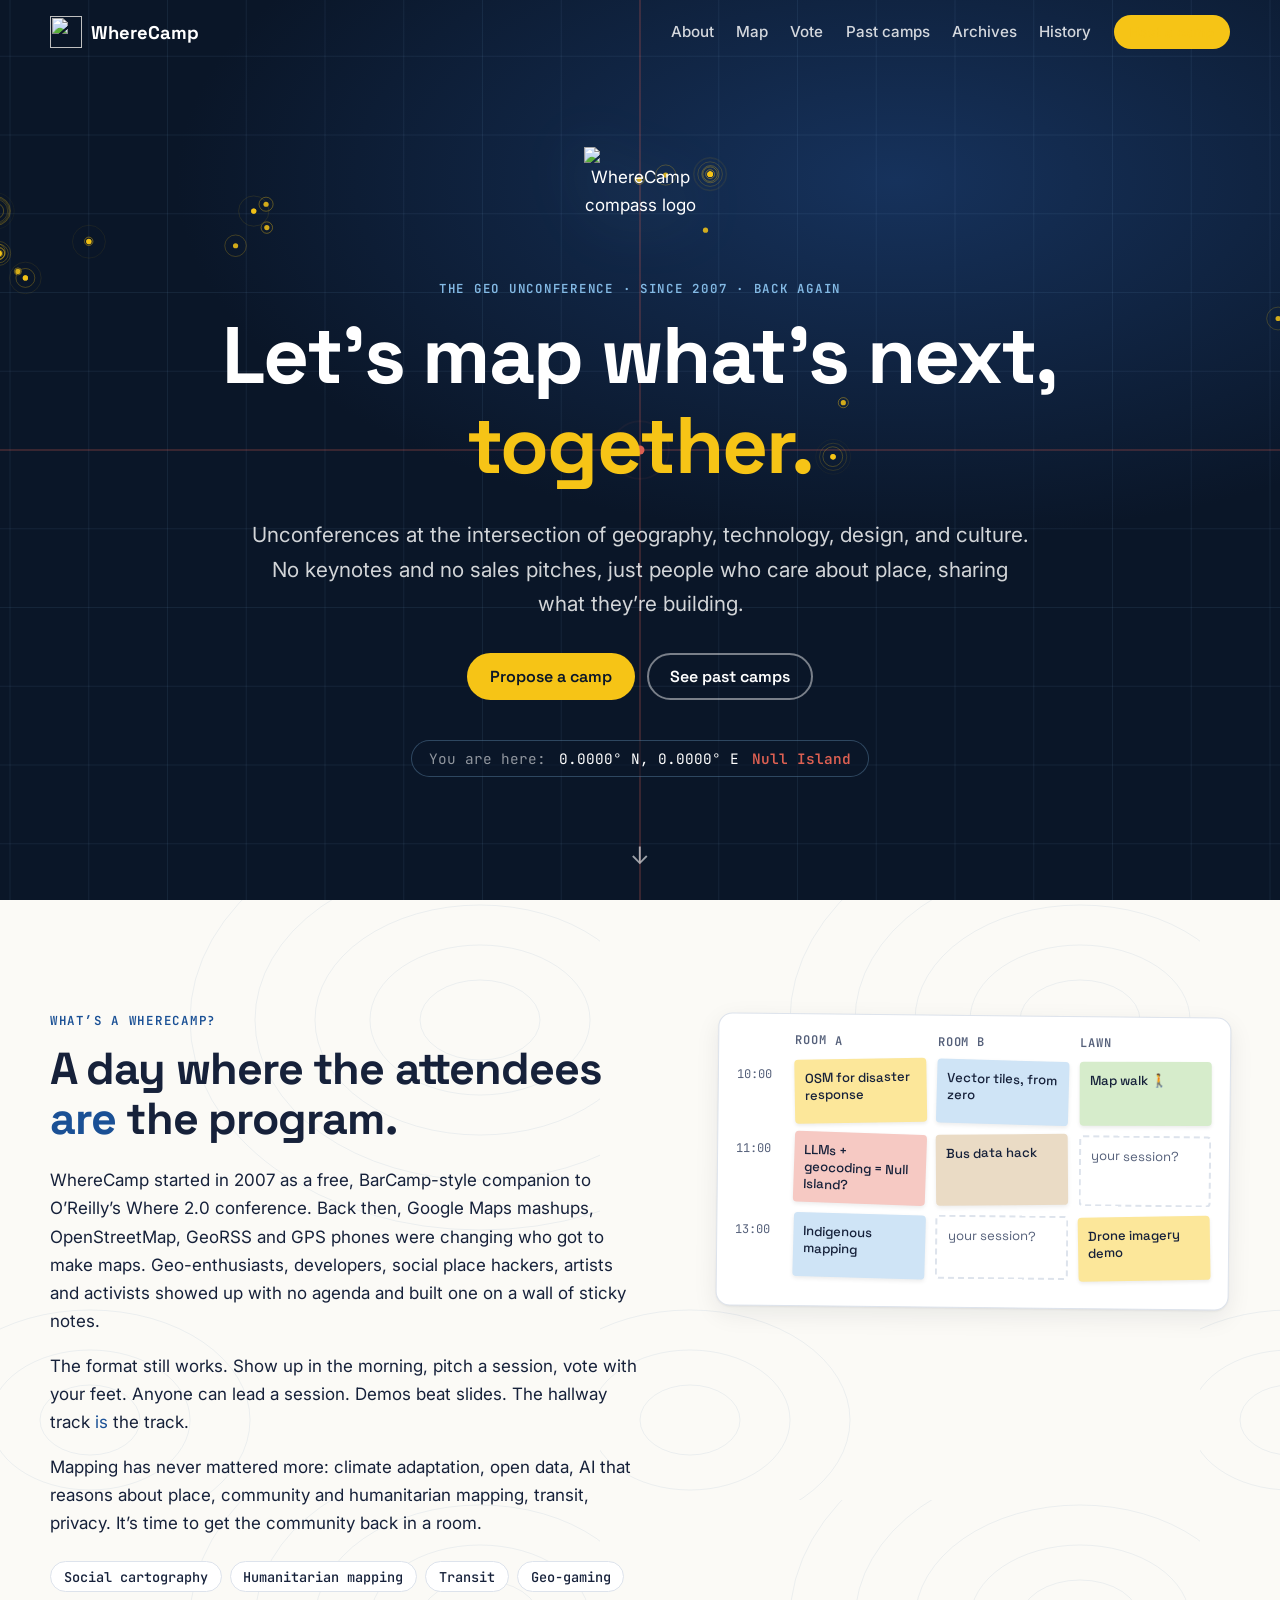
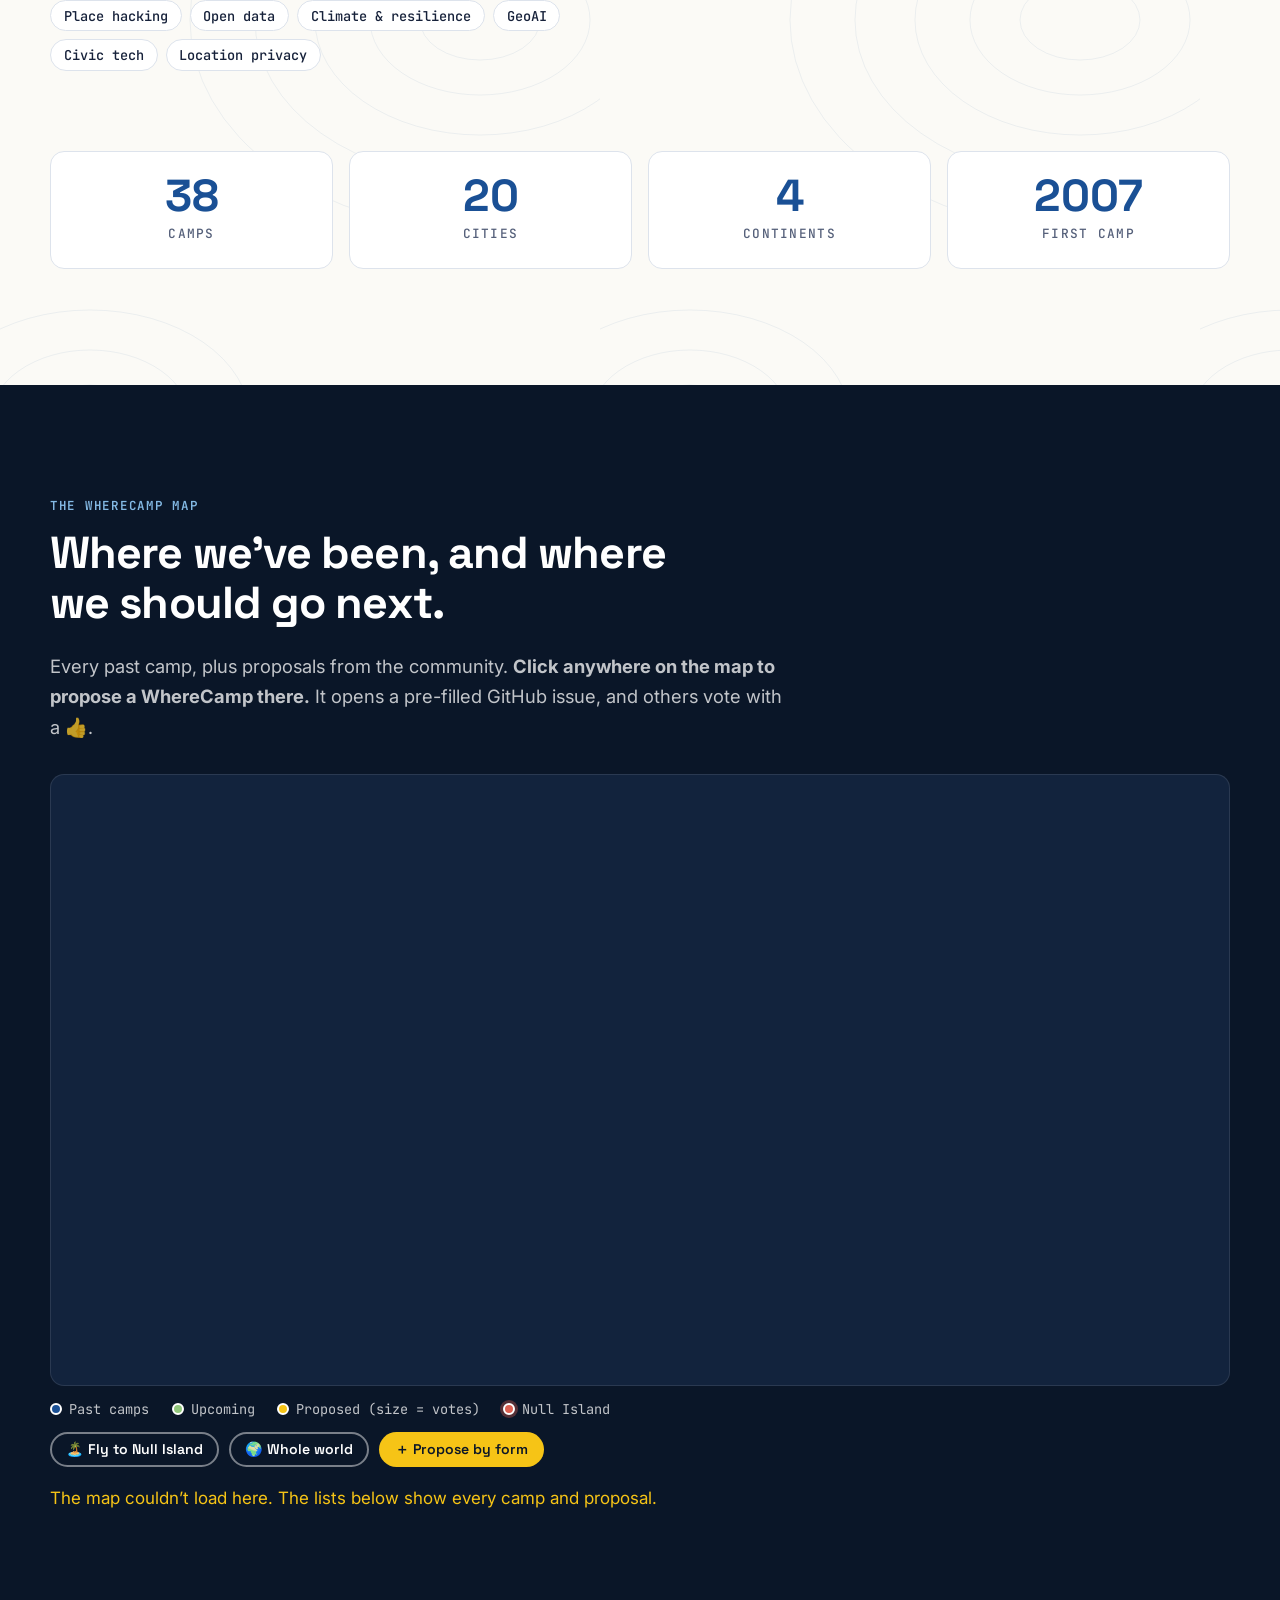
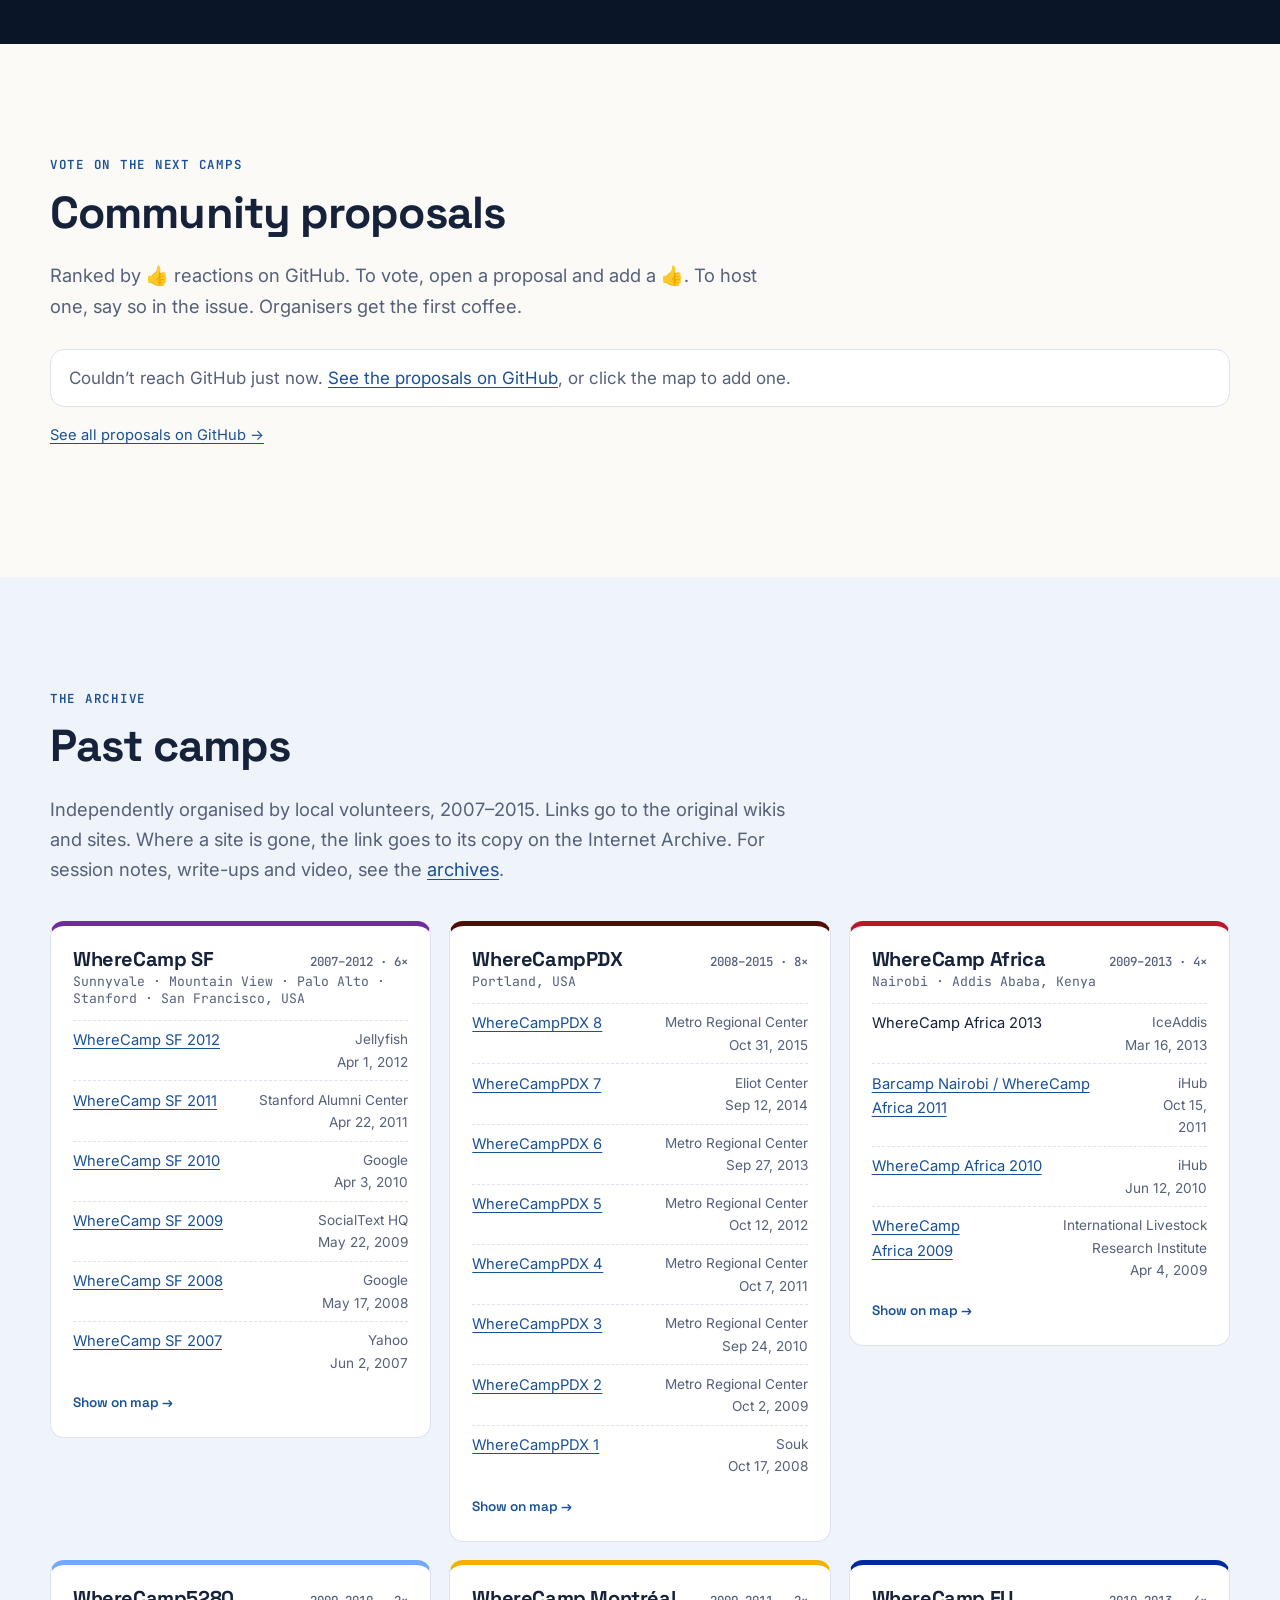
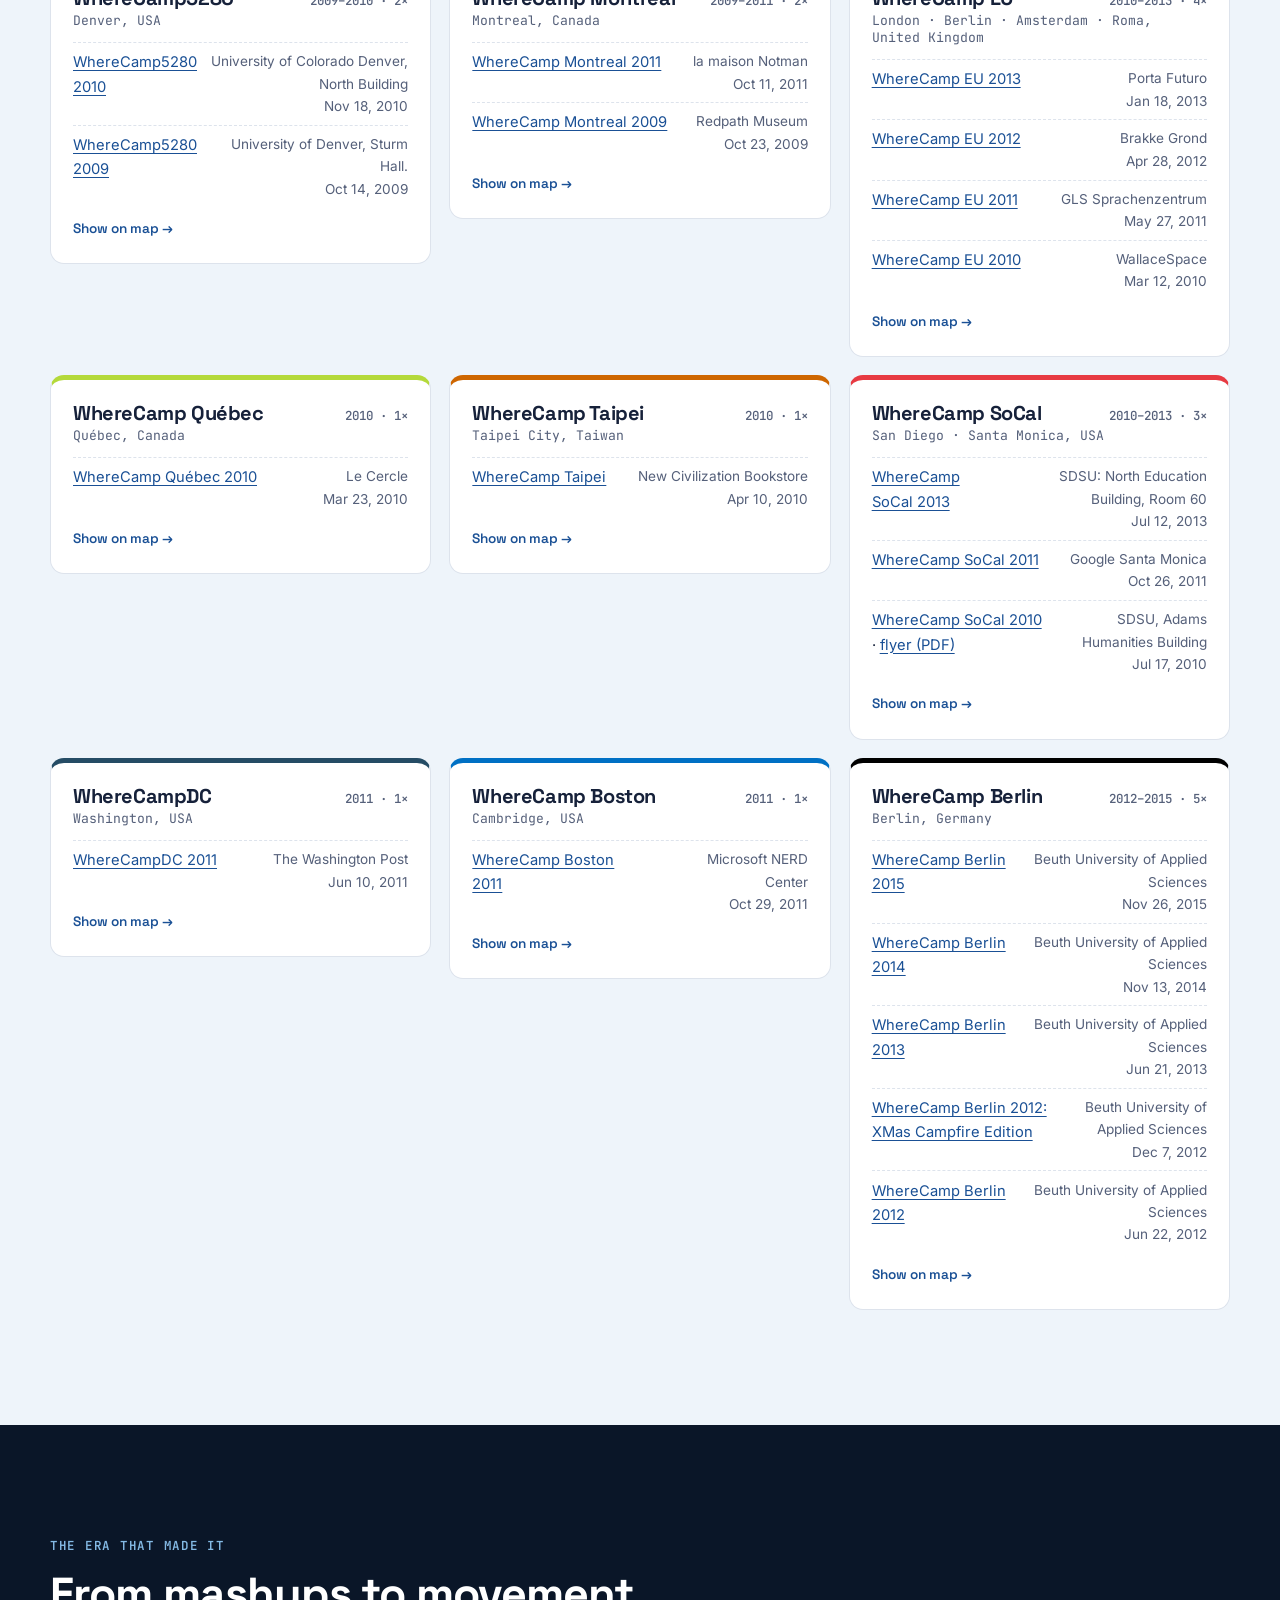
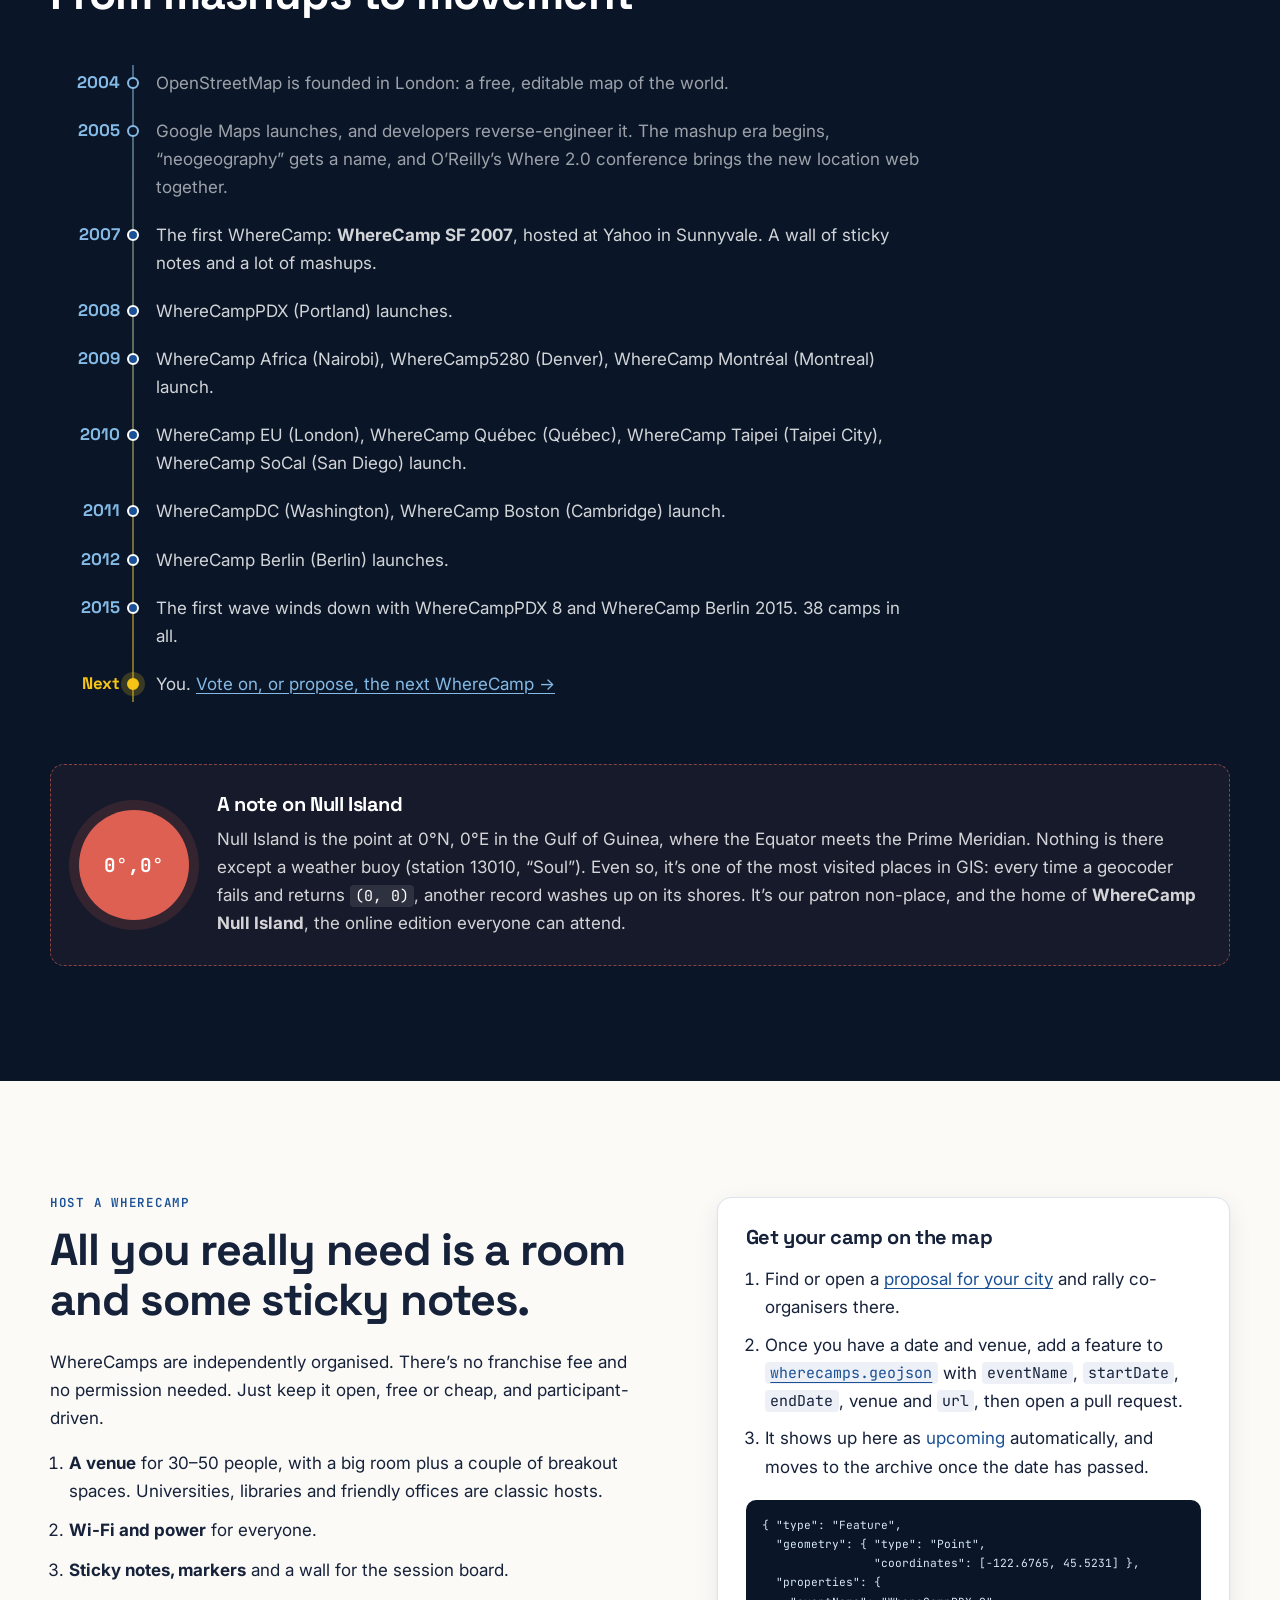
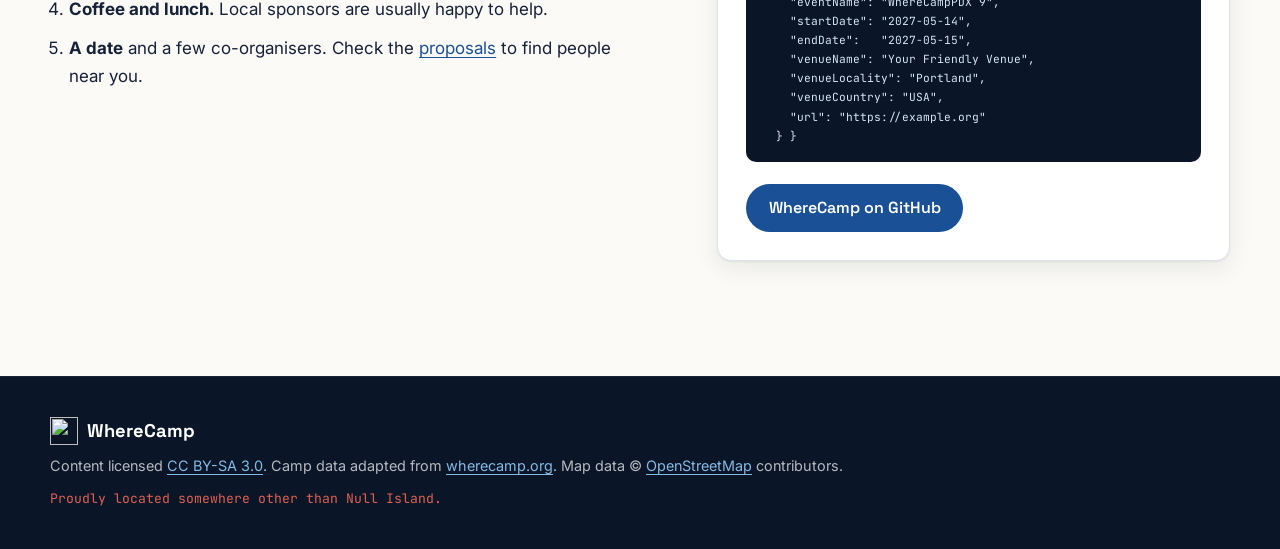
==== commit 4a5c7744: "Add archives page with notes, write-ups, slides and video Co-Authored-By: Claude Fable 5.2 <noreply@" ====
--- a/index.html
+++ b/index.html
@@ -33,6 +33,7 @@
         <a href="#map">Map</a>
         <a href="#proposals">Vote</a>
         <a href="#camps">Past camps</a>
+        <a href="archives.html">Archives</a>
         <a href="#era">History</a>
         <a class="btn btn--small btn--yellow" href="#host">Host a camp</a>
       </nav>
@@ -140,7 +141,7 @@
       <div class="wrap">
         <p class="eyebrow eyebrow--dark">The archive</p>
         <h2>Past camps</h2>
-        <p class="lede">Independently organised by local volunteers, 2007–2015. Links go to the original wikis and sites, most of them via the Internet Archive.</p>
+        <p class="lede">Independently organised by local volunteers, 2007–2015. Links go to the original wikis and sites. Where a site is gone, the link goes to its copy on the Internet Archive. For session notes, write-ups and video, see the <a href="archives.html">archives</a>.</p>
         <div class="series-grid" id="series-grid">
           <noscript><p>Turn on JavaScript to see the camp archive, or browse <a href="wherecamps.geojson">wherecamps.geojson</a> directly.</p></noscript>
         </div>
--- a/styles.css
+++ b/styles.css
@@ -286,3 +286,32 @@
   html { scroll-behavior: auto; }
   *, *::before, *::after { animation: none !important; transition: none !important; }
 }
+
+/* Archives page */
+.page-head { background: radial-gradient(1000px 500px at 70% 0%, #16325c 0%, var(--deep) 65%); color: #fff; padding: calc(var(--nav-h) + clamp(40px, 7vw, 80px)) 0 clamp(40px, 6vw, 72px); }
+.page-head h1 { font-size: clamp(2.1rem, 5vw, 3.4rem); max-width: 20ch; }
+.page-head .lede { color: rgb(255 255 255 / .8); }
+.filters { display: flex; flex-wrap: wrap; gap: .5rem; margin-bottom: 8px; }
+.chip { font: 500 .85rem var(--font-mono); padding: .45rem .9rem; border-radius: 999px; background: #fff; border: 1px solid var(--line); color: var(--ink); cursor: pointer; }
+.chip b { color: var(--muted); font-weight: 600; }
+.chip:hover { border-color: var(--navy); }
+.chip[aria-pressed="true"] { background: var(--navy); border-color: var(--navy); color: #fff; }
+.chip[aria-pressed="true"] b { color: var(--sky); }
+.year-block { margin-top: 40px; }
+.year-block h2 { font-size: 1.6rem; color: var(--navy); border-bottom: 2px solid var(--line); padding-bottom: .3rem; max-width: none; }
+.camp-archive { background: #fff; border: 1px solid var(--line); border-radius: var(--radius); padding: 18px 22px; margin-top: 14px; }
+.camp-archive h3 { margin-bottom: .15rem; }
+.camp-archive .where { font: 400 .82rem var(--font-mono); color: var(--muted); margin: 0 0 .6rem; }
+.archive-items { list-style: none; padding: 0; margin: 0; }
+.archive-items li { display: grid; grid-template-columns: 84px 1fr; gap: 12px; align-items: baseline; padding: .5rem 0; border-top: 1px dashed var(--line); }
+.archive-items li > div { min-width: 0; overflow-wrap: anywhere; }
+.archive-items .by { display: block; font-size: .85rem; color: var(--muted); }
+.tag { display: inline-block; font: 600 .68rem/1 var(--font-mono); text-transform: uppercase; letter-spacing: .06em; padding: .35em .6em; border-radius: 4px; background: var(--tint); color: var(--navy); text-align: center; white-space: nowrap; }
+.tag--video { background: #F6C9C3; color: #7d241a; }
+.tag--notes { background: #FCE79A; color: #5c4600; }
+.tag--write-up { background: #CFE4F6; color: #123c70; }
+.tag--slides { background: #D6ECCB; color: #2c5a17; }
+.tag--site { background: #EADBC5; color: #5a4220; }
+.tag--archive { background: var(--deep); color: var(--sky); font-size: .62rem; vertical-align: middle; }
+.add-note { margin-top: 48px; border: 1px dashed var(--line); border-radius: var(--radius); padding: 22px 26px; background: var(--tint); }
+.add-note p { margin: 0; }
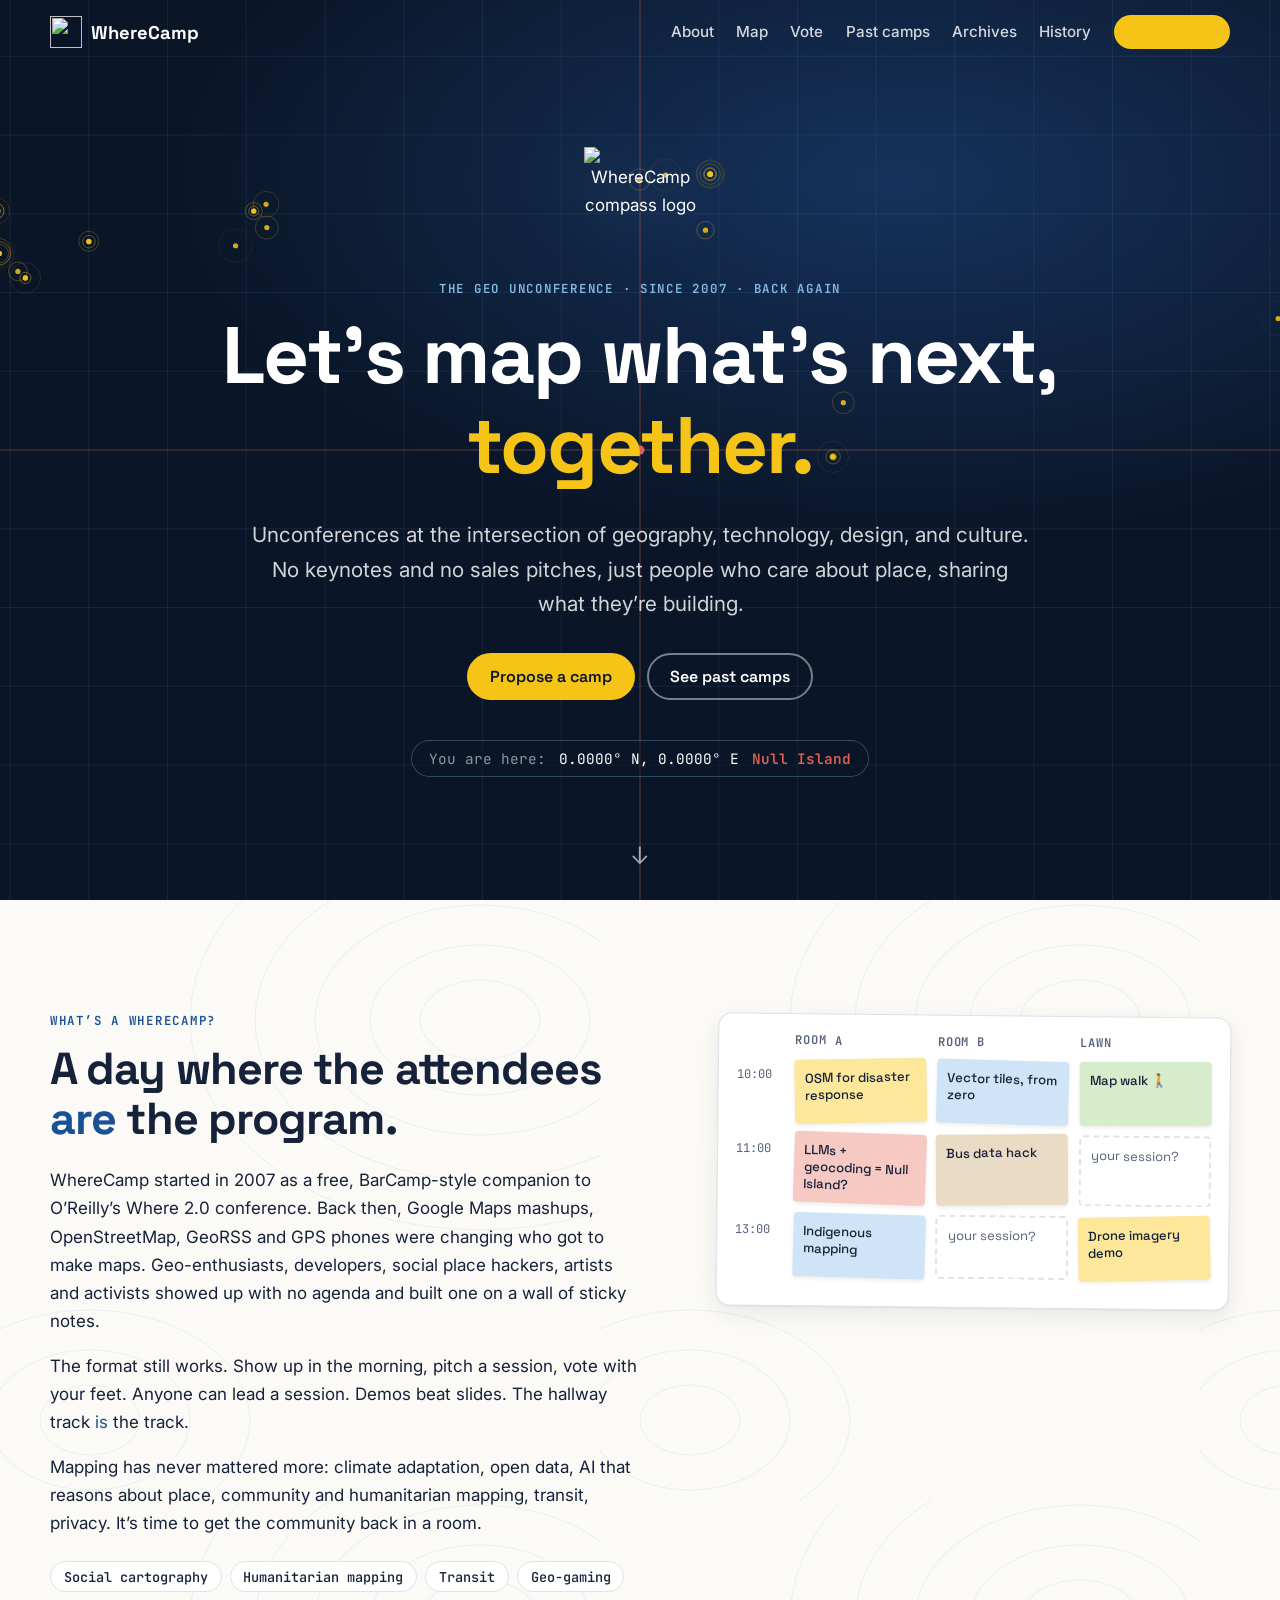
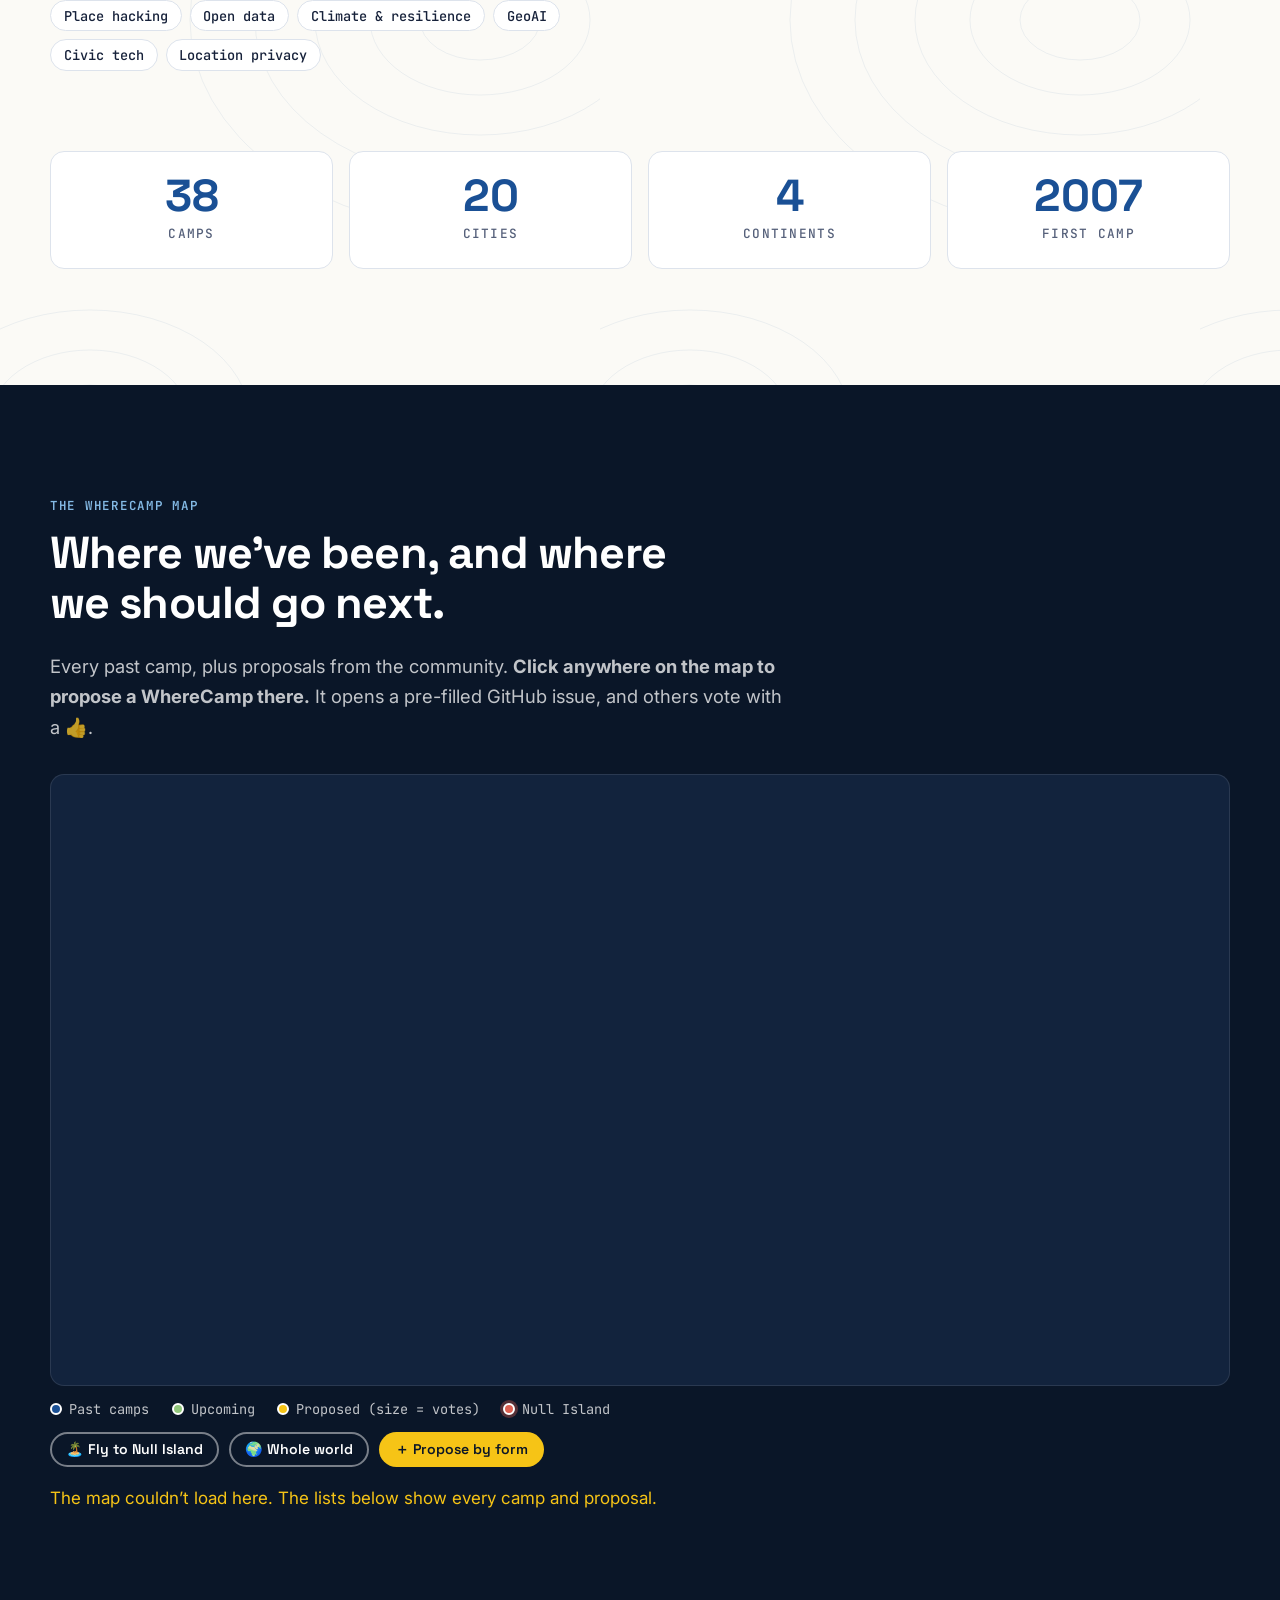
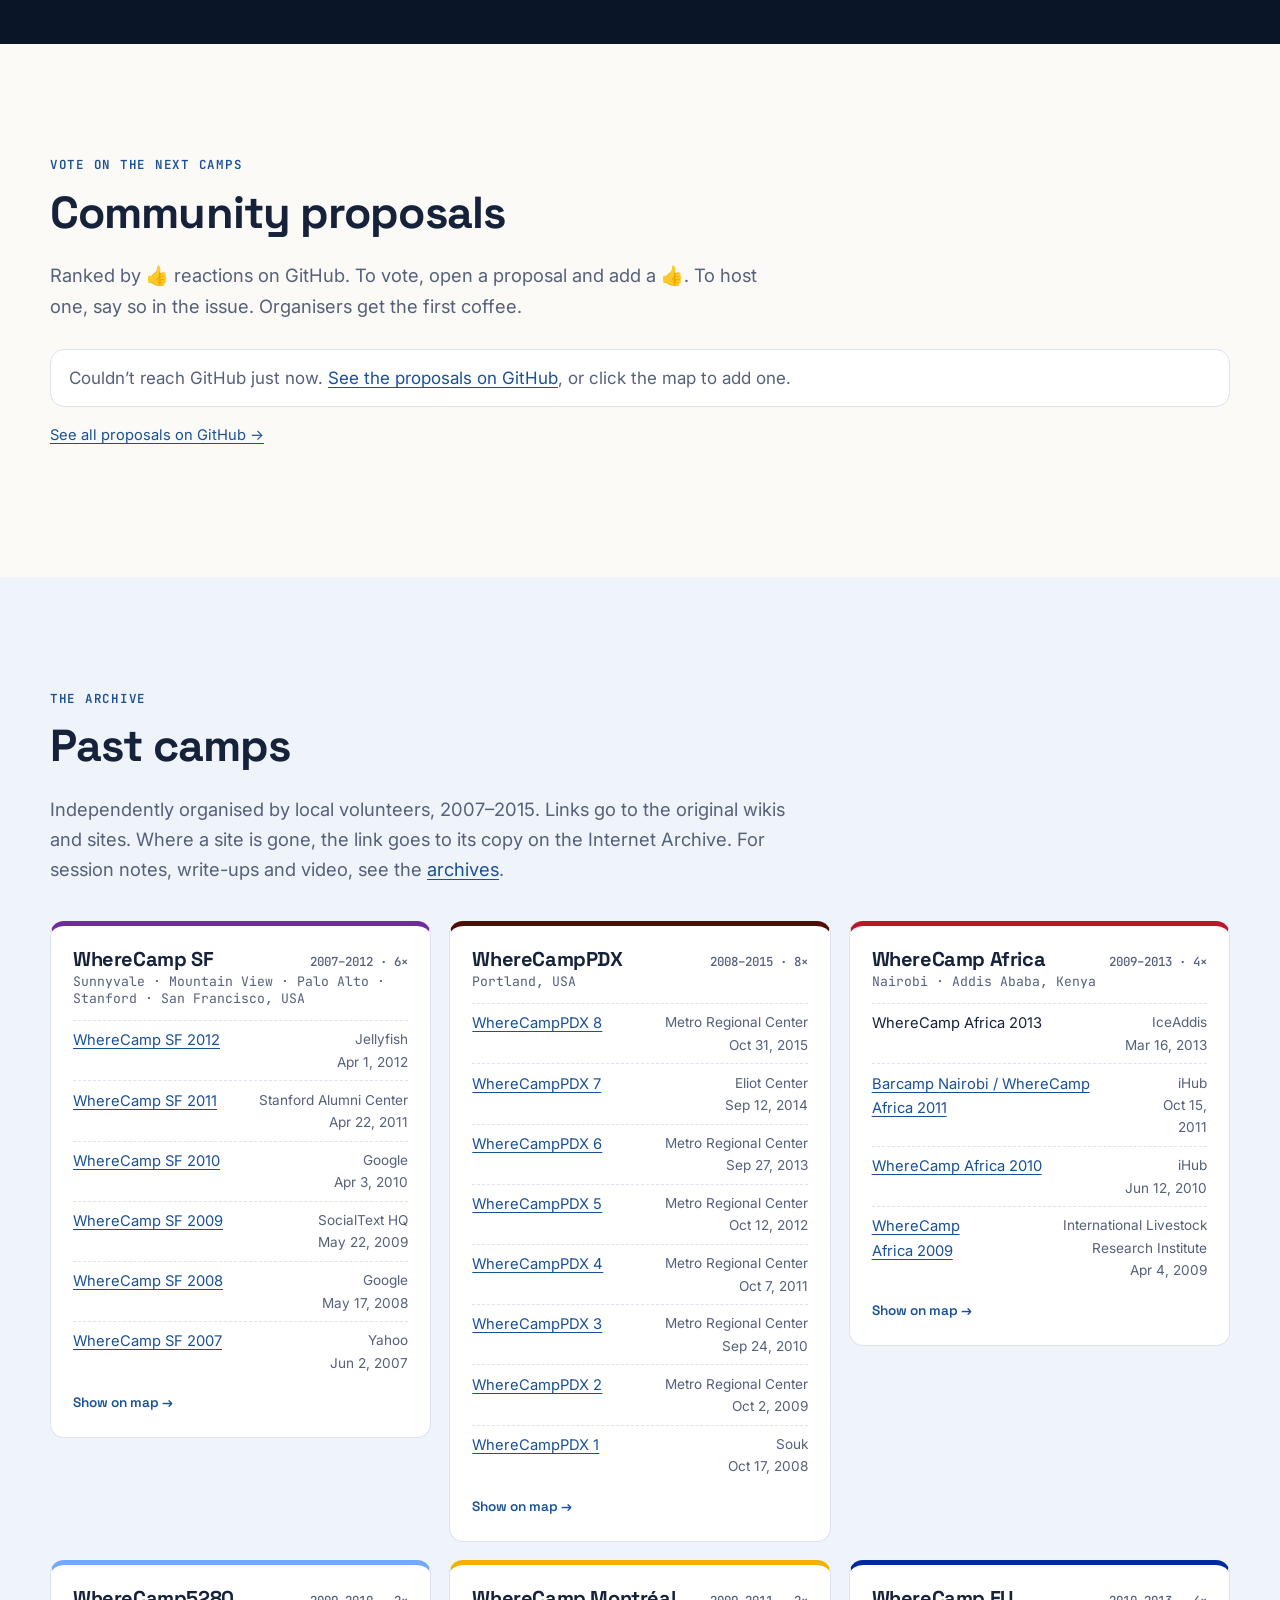
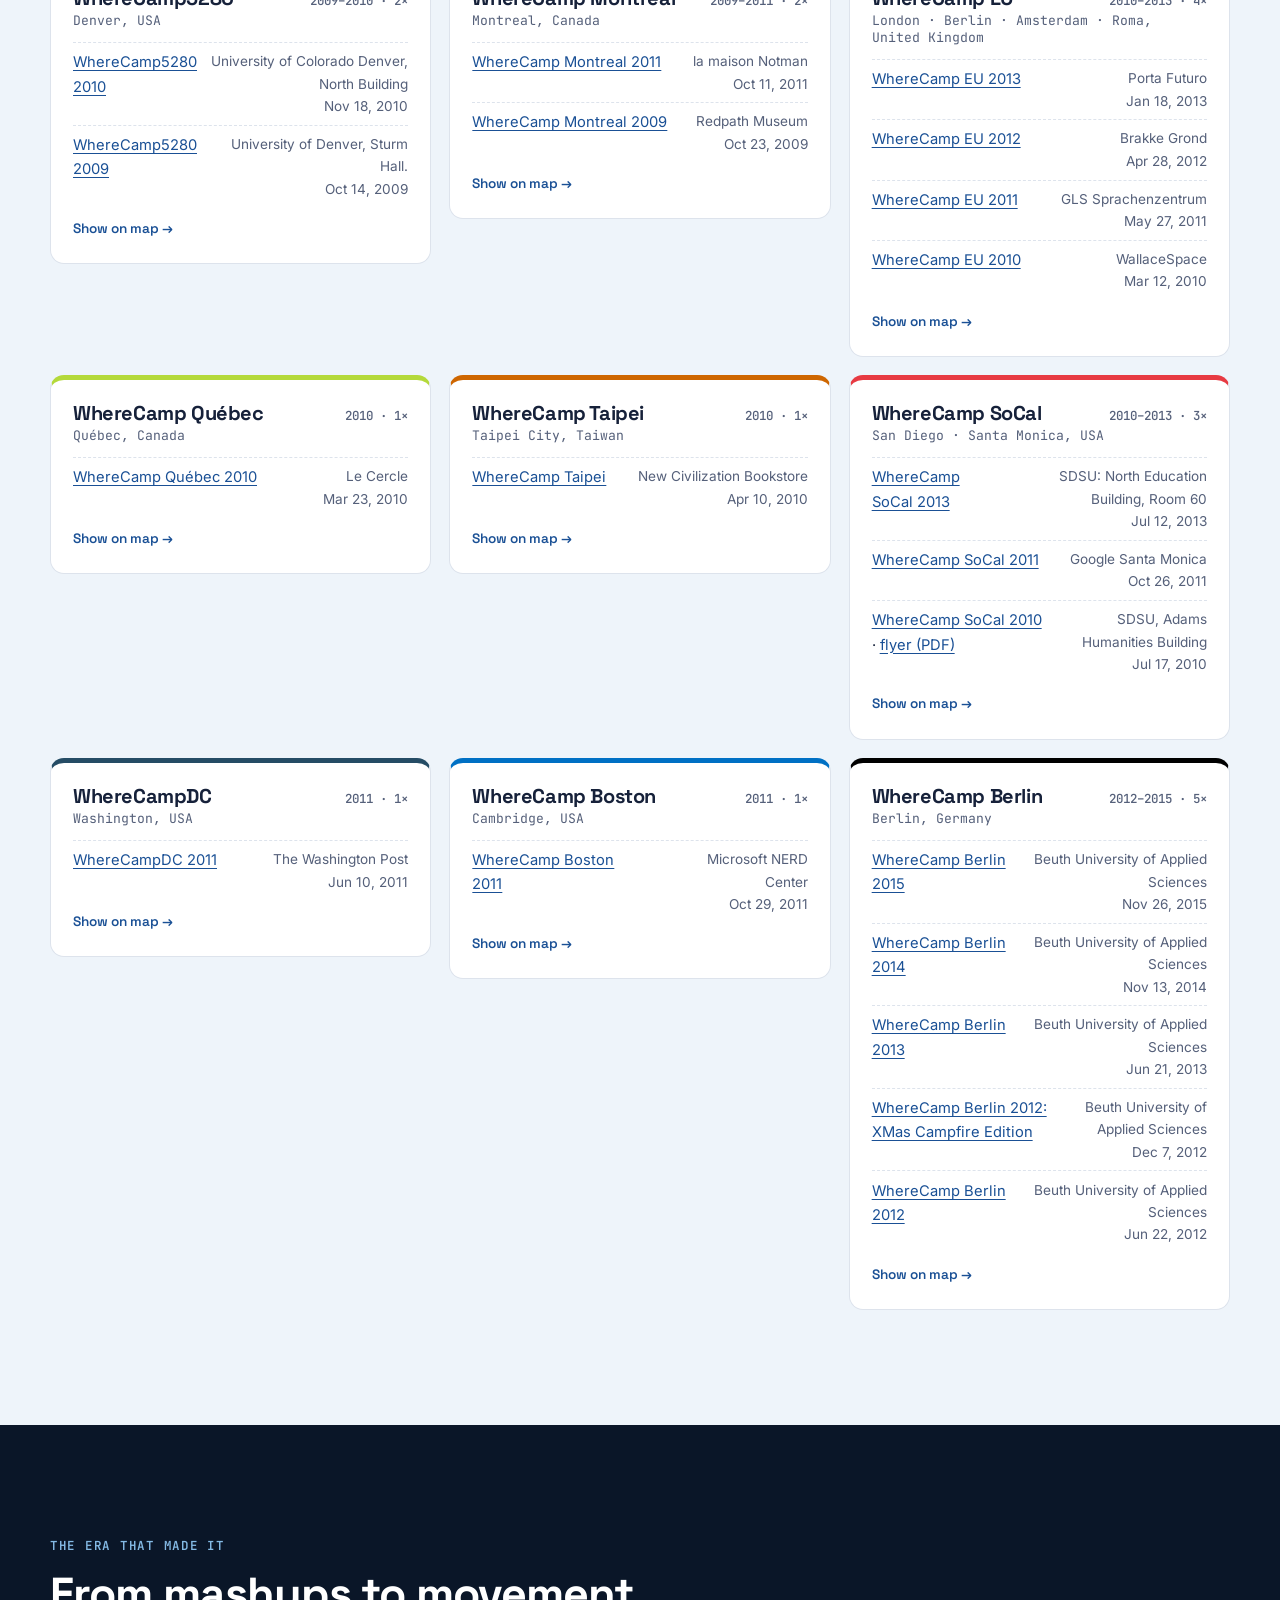
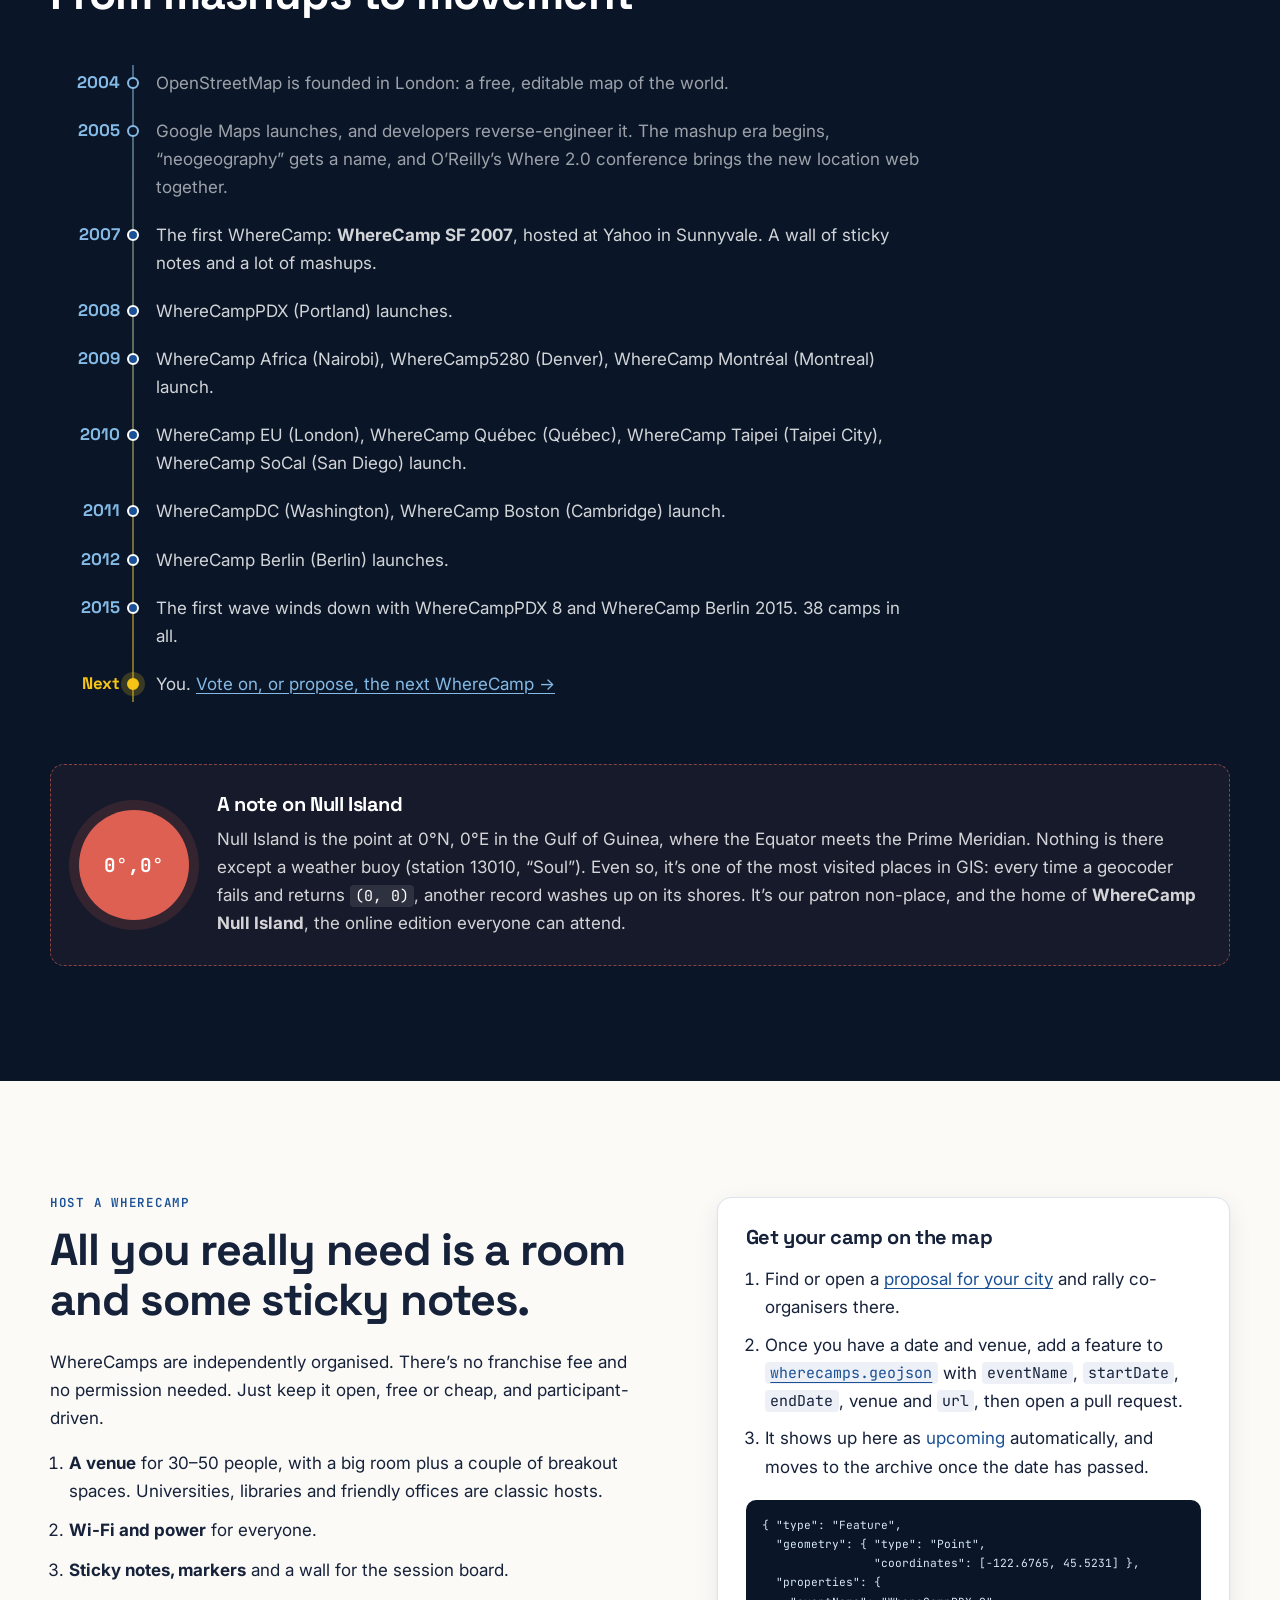
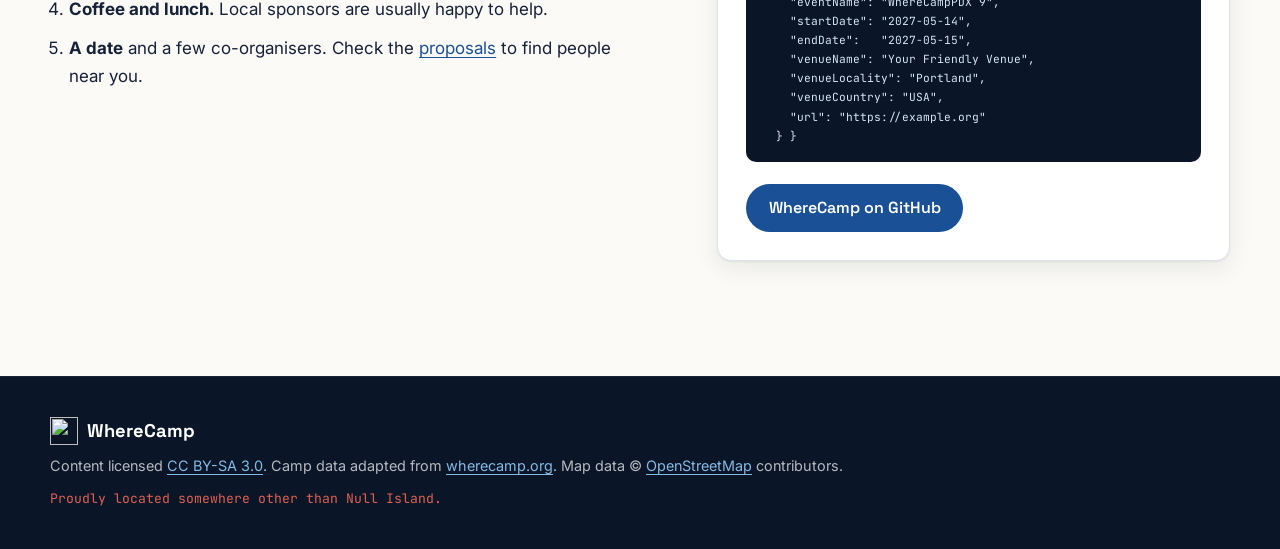
==== commit 4758f611: "Point proposal, vote and repository links at ajturner/wherecamp The site is in development testing i" ====
--- a/index.html
+++ b/index.html
@@ -113,7 +113,7 @@
         <div class="map-actions">
           <button class="btn btn--small btn--ghost" id="fly-null" type="button">🏝️ Fly to Null Island</button>
           <button class="btn btn--small btn--ghost" id="fly-world" type="button">🌍 Whole world</button>
-          <a class="btn btn--small btn--yellow" id="propose-link" href="https://github.com/wherecamp/wherecamp/issues/new?template=propose-location.yml" target="_blank" rel="noopener">＋ Propose by form</a>
+          <a class="btn btn--small btn--yellow" id="propose-link" href="https://github.com/ajturner/wherecamp/issues/new?template=propose-location.yml" target="_blank" rel="noopener">＋ Propose by form</a>
         </div>
         <p class="map-fallback" id="map-fallback" hidden>The map couldn’t load here. The lists below show every camp and proposal.</p>
       </div>
@@ -132,7 +132,7 @@
         <ol class="leaderboard" id="proposal-list" aria-live="polite">
           <li class="leaderboard__empty">Loading proposals…</li>
         </ol>
-        <p class="small"><a href="https://github.com/wherecamp/wherecamp/issues?q=is%3Aissue+is%3Aopen+label%3Aproposed-location+sort%3Areactions-%2B1-desc" target="_blank" rel="noopener">See all proposals on GitHub →</a></p>
+        <p class="small"><a href="https://github.com/ajturner/wherecamp/issues?q=is%3Aissue+is%3Aopen+label%3Aproposed-location+sort%3Areactions-%2B1-desc" target="_blank" rel="noopener">See all proposals on GitHub →</a></p>
       </div>
     </section>
 
@@ -185,8 +185,8 @@
         <div class="steps">
           <h3>Get your camp on the map</h3>
           <ol>
-            <li>Find or open a <a href="https://github.com/wherecamp/wherecamp/issues/new?template=propose-location.yml" target="_blank" rel="noopener">proposal for your city</a> and rally co-organisers there.</li>
-            <li>Once you have a date and venue, add a feature to <a href="https://github.com/wherecamp/wherecamp/blob/master/wherecamps.geojson" target="_blank" rel="noopener"><code>wherecamps.geojson</code></a> with <code>eventName</code>, <code>startDate</code>, <code>endDate</code>, venue and <code>url</code>, then open a pull request.</li>
+            <li>Find or open a <a href="https://github.com/ajturner/wherecamp/issues/new?template=propose-location.yml" target="_blank" rel="noopener">proposal for your city</a> and rally co-organisers there.</li>
+            <li>Once you have a date and venue, add a feature to <a href="https://github.com/ajturner/wherecamp/blob/master/wherecamps.geojson" target="_blank" rel="noopener"><code>wherecamps.geojson</code></a> with <code>eventName</code>, <code>startDate</code>, <code>endDate</code>, venue and <code>url</code>, then open a pull request.</li>
             <li>It shows up here as <em>upcoming</em> automatically, and moves to the archive once the date has passed.</li>
           </ol>
           <pre class="snippet" aria-label="Example GeoJSON feature"><code>{ "type": "Feature",
@@ -201,7 +201,7 @@
     "venueCountry": "USA",
     "url": "https://example.org"
   } }</code></pre>
-          <a class="btn" href="https://github.com/wherecamp/wherecamp" target="_blank" rel="noopener">WhereCamp on GitHub</a>
+          <a class="btn" href="https://github.com/ajturner/wherecamp" target="_blank" rel="noopener">WhereCamp on GitHub</a>
         </div>
       </div>
     </section>
